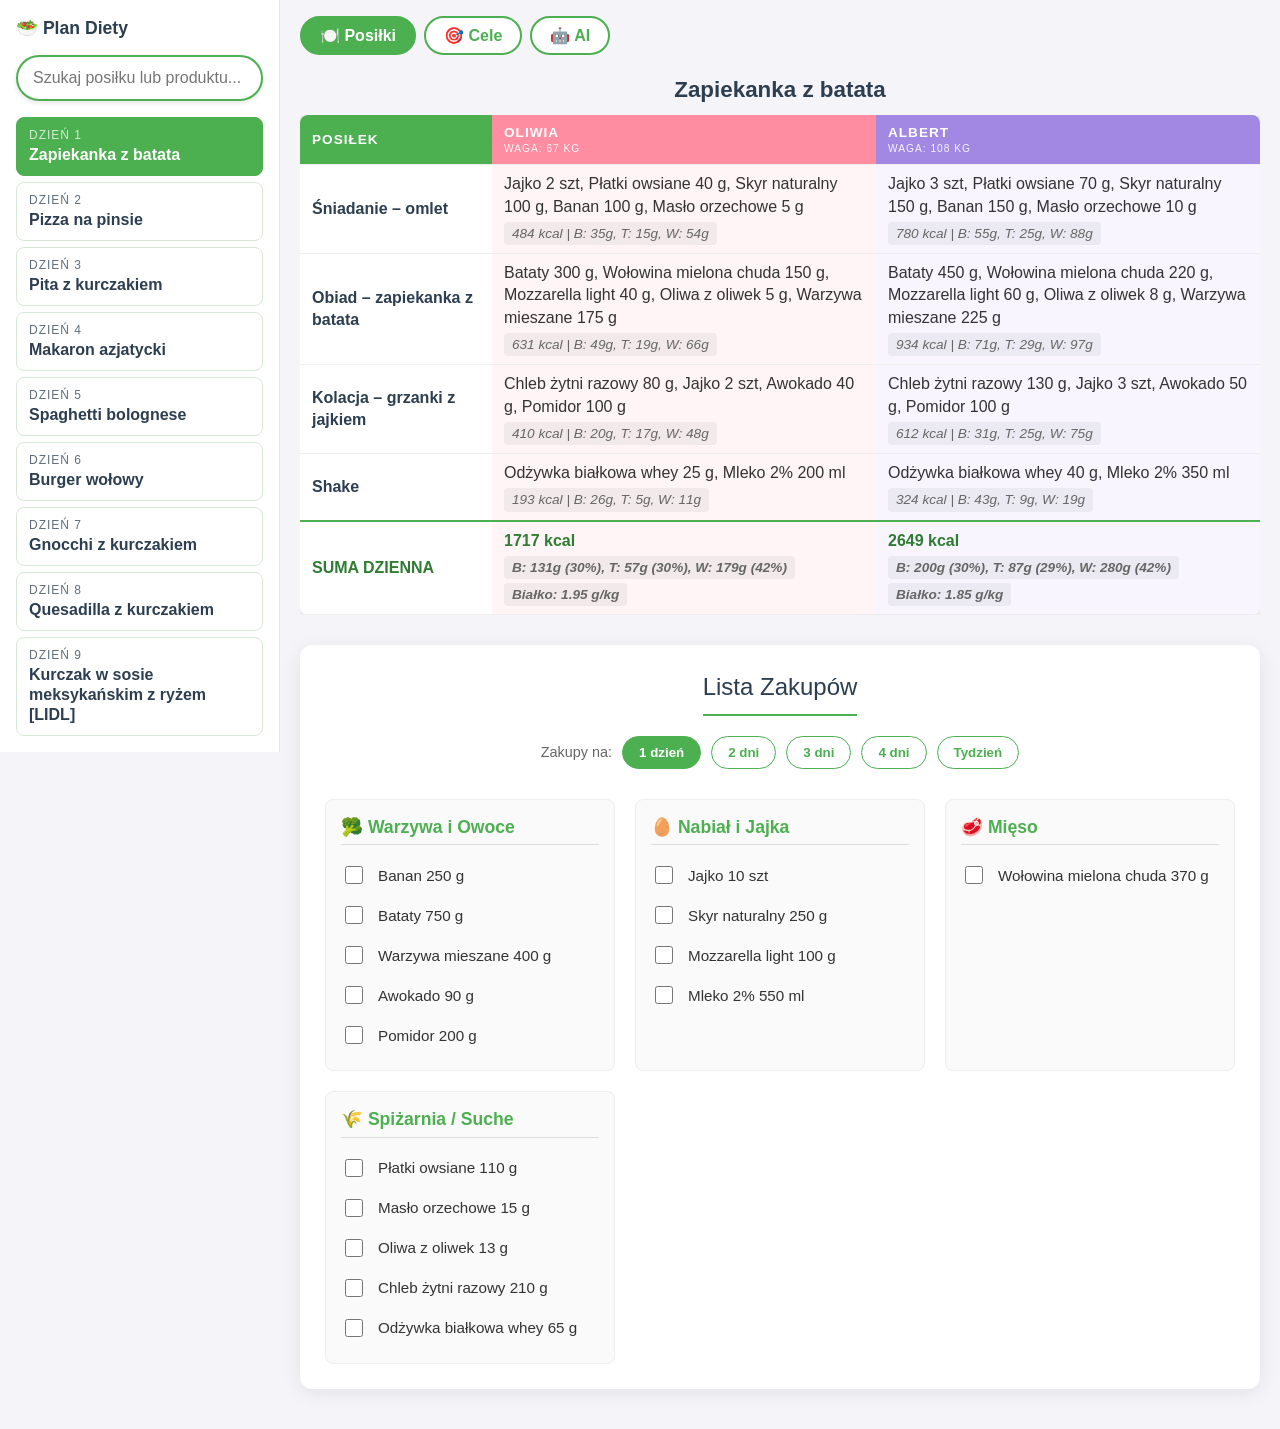
==== index.html @ 6574c527 "UI redesign: sidebar with day list + Meals/Targets/AI tabs - Removed pagination (1,2,3,4 + < >): day" ====
<!DOCTYPE html>
<html lang="pl">
<head>
    <meta charset="UTF-8">
    <meta name="viewport" content="width=device-width, initial-scale=1.0">
    <title>Plan Diety - Oliwia i Albert (v2.0)</title>
    <link rel="stylesheet" href="style.css">
</head>
<body>

    <header class="topbar">
        <button class="hamburger" id="sidebar-toggle" aria-expanded="false" aria-controls="day-list" onclick="toggleSidebar()">☰</button>
        <span class="topbar-title">🥗 Plan Diety</span>
    </header>

    <div class="layout">
        <aside class="sidebar" id="sidebar">
            <div class="sidebar-brand">🥗 Plan Diety</div>

            <div class="search-container">
                <input type="text" id="meal-search" placeholder="Szukaj posiłku lub produktu..." oninput="searchMeals()">
                <div id="search-results" class="search-results"></div>
            </div>

            <nav class="day-list" id="day-list">
                <!-- Generowane dynamicznie przez JS -->
            </nav>
        </aside>

        <main class="main">
            <nav class="tabs">
                <button class="tab-btn active" id="tab-btn-meals" onclick="switchTab('meals')">🍽️ Posiłki</button>
                <button class="tab-btn" id="tab-btn-cele" onclick="switchTab('cele')">🎯 Cele</button>
                <button class="tab-btn" id="tab-btn-ai" onclick="switchTab('ai')">🤖 AI</button>
            </nav>

            <section class="tab-panel active" id="tab-meals">
                <h1 id="page-title">Zapiekanka z batata</h1>

                <div class="table-container" id="meals-container">
                    <!-- Generowane dynamicznie przez JS -->
                </div>

                <div class="shopping-list-container">
                    <div class="shopping-list-header">
                        <div class="shopping-list-title" id="shopping-title">Lista Zakupów (Dzień 1)</div>
                        <div class="multiplier-controls">
                            <span class="multiplier-label">Zakupy na:</span>
                            <button onclick="updateMultiplier(1)" class="multiplier-btn active" id="mul-1">1 dzień</button>
                            <button onclick="updateMultiplier(2)" class="multiplier-btn" id="mul-2">2 dni</button>
                            <button onclick="updateMultiplier(3)" class="multiplier-btn" id="mul-3">3 dni</button>
                            <button onclick="updateMultiplier(4)" class="multiplier-btn" id="mul-4">4 dni</button>
                            <button onclick="updateMultiplier(7)" class="multiplier-btn" id="mul-7">Tydzień</button>
                        </div>
                    </div>
                    <div id="shopping-grid" class="shopping-grid">
                        <!-- Generowane dynamicznie przez JS -->
                    </div>
                </div>
            </section>

            <section class="tab-panel" id="tab-cele">
                <div class="targets-container">
                    <div class="target-card oliwia">
                        <h3>🎯 Cel: Oliwia</h3>
                        <div class="target-grid">
                            <div class="target-item"><span class="target-label">Kalorie</span><span class="target-value">1800 kcal</span></div>
                            <div class="target-item"><span class="target-label">Białko</span><span class="target-value">131g (29%)</span></div>
                            <div class="target-item"><span class="target-label">Tłuszcze</span><span class="target-value">60g (30%)</span></div>
                            <div class="target-item"><span class="target-label">Węglowodany</span><span class="target-value">185g (41%)</span></div>
                        </div>
                    </div>
                    <div class="target-card albert">
                        <h3>🎯 Cel: Albert</h3>
                        <div class="target-grid">
                            <div class="target-item"><span class="target-label">Kalorie</span><span class="target-value">2800 kcal</span></div>
                            <div class="target-item"><span class="target-label">Białko</span><span class="target-value">182g (26%)</span></div>
                            <div class="target-item"><span class="target-label">Tłuszcze</span><span class="target-value">81g (26%)</span></div>
                            <div class="target-item"><span class="target-label">Węglowodany</span><span class="target-value">336g (48%)</span></div>
                        </div>
                    </div>
                </div>
            </section>

            <section class="tab-panel" id="tab-ai">
                <div class="ai-toolkit">
                    <span class="ai-toolkit-title">🤖 AI Diet Assistant Toolkit</span>
                    <div class="ai-btn-group">
                        <button onclick="copyPrompt('audit')" class="ai-btn" id="copy-audit-btn">📋 Audyt i Weryfikacja</button>
                        <button onclick="copyPrompt('balance')" class="ai-btn secondary" id="copy-balance-btn">⚖️ Optymalizacja Kalorii</button>
                    </div>

                    <div class="ai-guide">
                        <h4>Jak korzystać z AI Toolkit?</h4>
                        <p>Wybierz odpowiednie narzędzie w zależności od celu:</p>
                        <ul>
                            <li><b style="color: #4CAF50;">Audyt i Weryfikacja:</b> Użyj, gdy chcesz sprawdzić, czy dane w pliku są poprawne matematycznie i zgodne z kalkulatorkalorii.net.</li>
                            <li><b style="color: #2196F3;">Optymalizacja Kalorii:</b> Użyj, gdy chcesz dopasować posiłki do celu (Oliwia: 1800 kcal, Albert: 2800 kcal). AI zaproponuje zmiany gramatur.</li>
                            <li><b style="color: #2e7d32;">Krok po kroku:</b> Kopiuj prompt → Załącz plik dieta.html → Napisz który dzień sprawdzić.</li>
                        </ul>
                    </div>
                </div>
            </section>
        </main>
    </div>

    <div class="sidebar-backdrop" id="sidebar-backdrop" onclick="toggleSidebar()"></div>

    <script src="data.js"></script>
    <script src="script.js"></script>
</body>
</html>
---- style.css ----
body {
            font-family: 'Segoe UI', Tahoma, Geneva, Verdana, sans-serif;
            line-height: 1.4;
            margin: 0;
            padding: 0;
            background-color: #f4f4f9;
            color: #333;
        }
        h1 {
            text-align: center;
            color: #2c3e50;
            margin-bottom: 10px;
            font-size: 1.4em;
        }

        /* Powłoka: sidebar + treść */
        .layout {
            display: grid;
            grid-template-columns: 280px 1fr;
            min-height: 100vh;
            align-items: start;
        }
        .main {
            padding: 16px 20px 40px;
            min-width: 0;
        }

        /* Pasek z hamburgerem - widoczny tylko na wąskich ekranach */
        .topbar {
            display: none;
            align-items: center;
            gap: 12px;
            padding: 10px 14px;
            background: #fff;
            border-bottom: 1px solid #e3e3e8;
            position: sticky;
            top: 0;
            z-index: 900;
        }
        .topbar-title {
            font-weight: bold;
            color: #2c3e50;
        }
        .hamburger {
            background: none;
            border: 0;
            padding: 0 4px;
            font-size: 1.6em;
            line-height: 1;
            cursor: pointer;
            color: #2e7d32;
        }

        /* Panel boczny - sticky, bez overflow (inaczej obcina dropdown wyszukiwarki) */
        .sidebar {
            position: sticky;
            top: 0;
            align-self: start;
            padding: 16px;
            background: #fff;
            border-right: 1px solid #e3e3e8;
            z-index: 50;
        }
        .sidebar-brand {
            font-weight: bold;
            color: #2c3e50;
            font-size: 1.1em;
            margin-bottom: 14px;
        }

        /* Lista dni */
        .day-list {
            display: flex;
            flex-direction: column;
            gap: 6px;
        }
        .day-btn {
            display: flex;
            flex-direction: column;
            gap: 2px;
            width: 100%;
            text-align: left;
            padding: 10px 12px;
            border: 1px solid #d8e8d8;
            border-radius: 8px;
            background: #fff;
            color: #2c3e50;
            font: inherit;
            line-height: 1.25;
            cursor: pointer;
            transition: all 0.2s;
        }
        .day-btn:hover {
            background: #f0fff0;
            border-color: #4CAF50;
        }
        .day-btn.active {
            background: #4CAF50;
            color: white;
            border-color: #4CAF50;
        }
        .day-num {
            font-size: 0.75em;
            text-transform: uppercase;
            letter-spacing: 1px;
            opacity: 0.75;
        }
        .day-name {
            font-weight: bold;
        }

        /* Zakładki */
        .tabs {
            display: flex;
            gap: 8px;
            margin-bottom: 16px;
            flex-wrap: wrap;
        }
        .tab-btn {
            padding: 8px 18px;
            border: 2px solid #4CAF50;
            background: #fff;
            color: #4CAF50;
            border-radius: 20px;
            cursor: pointer;
            font-weight: bold;
            font-size: 1em;
            transition: all 0.2s;
        }
        .tab-btn:hover {
            background: #f0fff0;
        }
        .tab-btn.active {
            background: #4CAF50;
            color: white;
        }
        .tab-panel {
            display: none;
        }
        .tab-panel.active {
            display: block;
            animation: fadeIn 0.3s ease;
        }

        .sidebar-backdrop {
            display: none;
        }

        .placeholder-text {
            text-align: center;
            color: #888;
            font-style: italic;
            padding: 30px 10px;
        }
        .table-container {
            width: 100%;
            overflow-x: auto;
            -webkit-overflow-scrolling: touch;
            margin: 0;
            max-width: 100%;
        }
        table {
            width: 100%;
            border-collapse: collapse;
            background: #fff;
            box-shadow: 0 2px 15px rgba(0,0,0,0.1);
            border-radius: 8px;
            overflow: hidden;
            min-width: 600px;
        }
        th, td {
            padding: 8px 12px;
            text-align: left;
            border-bottom: 1px solid #eee;
        }
        th {
            color: white;
            text-transform: uppercase;
            font-size: 0.85em;
            letter-spacing: 1px;
        }
        th:nth-child(2) { background-color: #ff8da1; }
        td:nth-child(2) { background-color: #fff5f7; }
        th:nth-child(3) { background-color: #a288e3; }
        td:nth-child(3) { background-color: #f8f5ff; }

        tr:hover td { filter: brightness(0.95); }

        .meal-name {
            font-weight: bold;
            color: #2c3e50;
            width: 20%;
            background-color: #fff;
        }
        .macros {
            display: block;
            margin-top: 4px;
            font-size: 0.85em;
            color: #666;
            font-style: italic;
            background: rgba(0,0,0,0.05);
            padding: 2px 8px;
            border-radius: 4px;
            width: fit-content;
        }
        .total-row {
            font-weight: bold;
            color: #2e7d32;
            background-color: #e8f5e9 !important;
        }
        .total-row td { border-top: 2px solid #4CAF50; }
        .weight-info {
            display: block;
            font-size: 0.75em;
            font-weight: normal;
            opacity: 0.9;
        }

        .day-section {
            display: none;
        }
        .day-section.active {
            display: block;
            animation: fadeIn 0.4s ease;
        }
        .day-section.active[data-dir="next"] {
            animation: slideInRight 0.4s ease;
        }
        .day-section.active[data-dir="prev"] {
            animation: slideInLeft 0.4s ease;
        }
        @keyframes fadeIn {
            from { opacity: 0; transform: translateY(10px); }
            to { opacity: 1; transform: translateY(0); }
        }
        @keyframes slideInRight {
            from { opacity: 0; transform: translateX(30px); }
            to { opacity: 1; transform: translateX(0); }
        }
        @keyframes slideInLeft {
            from { opacity: 0; transform: translateX(-30px); }
            to { opacity: 1; transform: translateX(0); }
        }

        .shopping-list-container {
            max-width: 100%;
            margin: 30px 0 0;
            background: #fff;
            padding: 25px;
            border-radius: 12px;
            box-shadow: 0 4px 20px rgba(0,0,0,0.08);
        }
        .shopping-list-header {
            text-align: center;
            margin-bottom: 30px;
        }
        .shopping-list-title {
            color: #2c3e50;
            font-size: 1.5em;
            border-bottom: 2px solid #4CAF50;
            display: inline-block;
            padding-bottom: 10px;
            margin-bottom: 20px;
        }
        .multiplier-controls {
            display: flex;
            align-items: center;
            justify-content: center;
            gap: 10px;
            margin-bottom: 20px;
        }
        .multiplier-btn {
            padding: 8px 16px;
            border: 1px solid #4CAF50;
            background: white;
            color: #4CAF50;
            border-radius: 20px;
            cursor: pointer;
            font-weight: bold;
            transition: all 0.2s;
        }
        .multiplier-btn.active {
            background: #4CAF50;
            color: white;
        }
        .multiplier-label {
            font-size: 0.9em;
            color: #666;
        }
        .shopping-grid {
            display: grid;
            grid-template-columns: repeat(auto-fit, minmax(250px, 1fr));
            gap: 20px;
        }
        .category-box {
            border: 1px solid #eee;
            border-radius: 8px;
            padding: 15px;
            background-color: #fafafa;
        }
        .category-name {
            font-weight: bold;
            color: #4CAF50;
            margin-bottom: 10px;
            display: block;
            font-size: 1.1em;
            border-bottom: 1px solid #ddd;
            padding-bottom: 5px;
        }
        .category-items {
            list-style: none;
            padding: 0;
            margin: 0;
        }
        .category-items li {
            padding: 8px 0;
            font-size: 0.95em;
            transition: color 0.2s;
        }
        .shop-item-label {
            display: flex;
            align-items: center;
            gap: 12px;
            cursor: pointer;
            width: 100%;
        }
        .shop-check {
            width: 18px;
            height: 18px;
            cursor: pointer;
            accent-color: #4CAF50;
        }
        .item-text {
            flex: 1;
            transition: all 0.2s;
        }
        .shop-check:checked + .item-text {
            text-decoration: line-through;
            color: #aaa;
        }

        .targets-container {
            max-width: 100%;
            margin: 0;
            display: grid;
            grid-template-columns: repeat(auto-fit, minmax(300px, 1fr));
            gap: 20px;
            padding: 0;
        }
        .target-card {
            background: #fff;
            border-radius: 12px;
            padding: 20px;
            box-shadow: 0 4px 15px rgba(0,0,0,0.1);
            border-top: 8px solid;
        }
        .target-card.oliwia { border-color: #ff8da1; }
        .target-card.albert { border-color: #a288e3; }
        .target-card h3 {
            margin-top: 0;
            text-align: center;
            color: #2c3e50;
            font-size: 1.4em;
        }
        .target-grid {
            display: grid;
            grid-template-columns: repeat(2, 1fr);
            gap: 10px;
            margin-top: 15px;
        }
        .target-item {
            background: #f9f9f9;
            padding: 10px;
            border-radius: 8px;
            text-align: center;
        }
        .target-label {
            display: block;
            font-size: 0.8em;
            color: #666;
            text-transform: uppercase;
            font-weight: bold;
        }
        .target-value {
            display: block;
            font-size: 1.2em;
            font-weight: bold;
            color: #333;
        }

        .verification-stamp {
            display: block;
            text-align: center;
            margin: -10px auto 30px auto;
            padding: 10px 20px;
            border: 3px double #4CAF50;
            border-radius: 10px;
            background-color: #f9fff9;
            color: #2e7d32;
            font-size: 0.9em;
            font-weight: bold;
            width: fit-content;
            transform: rotate(-1deg);
            box-shadow: 2px 2px 0px #4CAF50;
            text-decoration: none;
            transition: transform 0.2s;
        }
        .verification-stamp:hover {
            transform: rotate(0deg) scale(1.05);
        }
        .verification-stamp a {
            color: #2e7d32;
            text-decoration: underline;
        }

        .ai-toolkit {
            max-width: 100%;
            margin: 0;
            padding: 25px;
            border: 2px dashed #4CAF50;
            border-radius: 15px;
            background-color: #f0fff0;
            text-align: center;
            font-family: 'Segoe UI', sans-serif;
        }
        .ai-toolkit-title {
            color: #2e7d32;
            font-weight: bold;
            margin-bottom: 15px;
            display: block;
            font-size: 1.2em;
        }
        .ai-btn-group {
            display: flex;
            justify-content: center;
            gap: 15px;
            margin-bottom: 20px;
            flex-wrap: wrap;
        }
        .ai-btn {
            padding: 12px 24px;
            background-color: #4CAF50;
            color: white;
            border: none;
            border-radius: 8px;
            cursor: pointer;
            font-weight: bold;
            transition: all 0.3s ease;
            box-shadow: 0 4px 6px rgba(0,0,0,0.1);
            font-size: 1em;
        }
        .ai-btn:hover {
            background-color: #388E3C;
            transform: translateY(-2px);
            box-shadow: 0 6px 8px rgba(0,0,0,0.15);
        }
        .ai-btn:active {
            transform: translateY(0);
        }
        .ai-btn.secondary {
            background-color: #2196F3;
        }
        .ai-btn.secondary:hover {
            background-color: #1976D2;
        }
        .ai-guide {
            text-align: left;
            font-size: 0.9em;
            color: #444;
            max-width: 700px;
            margin: 0 auto;
            padding: 15px;
            background: rgba(255,255,255,0.5);
            border-radius: 10px;
        }
        .ai-guide h4 {
            margin-top: 0;
            color: #2e7d32;
            font-size: 1em;
            border-bottom: 1px solid #ddd;
            padding-bottom: 5px;
        }
        .ai-guide ul {
            padding-left: 20px;
            margin-bottom: 0;
        }
        .ai-guide li {
            margin-bottom: 8px;
        }
        .ai-guide b {
            color: #2e7d32;
        }

        /* Wyszukiwarka */
        .search-container {
            max-width: 100%;
            margin: 0 0 16px 0;
            position: relative;
            padding: 0;
        }
        #meal-search {
            width: 100%;
            padding: 12px 15px;
            border: 2px solid #4CAF50;
            border-radius: 25px;
            font-size: 1em;
            outline: none;
            box-sizing: border-box;
            box-shadow: 0 2px 5px rgba(0,0,0,0.1);
        }
        .search-results {
            position: absolute;
            top: 50px;
            left: 10px;
            right: 10px;
            background: white;
            border-radius: 12px;
            box-shadow: 0 4px 15px rgba(0,0,0,0.15);
            z-index: 1000;
            max-height: 300px;
            overflow-y: auto;
            display: none;
        }
        .search-item {
            padding: 12px 15px;
            cursor: pointer;
            border-bottom: 1px solid #eee;
            transition: background 0.2s;
            display: flex;
            justify-content: space-between;
            align-items: center;
        }
        .search-item:last-child { border-bottom: none; }
        .search-item:hover { background-color: #f0fff0; }
        .search-item .day-tag {
            font-size: 0.8em;
            background: #e8f5e9;
            color: #2e7d32;
            padding: 2px 8px;
            border-radius: 10px;
            font-weight: bold;
        }

        /* Mobile: lista dni schowana pod hamburgerem (nakładka) */
        @media (max-width: 900px) {
            .layout { grid-template-columns: 1fr; }
            .topbar { display: flex; }
            .sidebar {
                position: fixed;
                inset: 0 auto 0 0;
                width: 280px;
                max-width: 85vw;
                transform: translateX(-100%);
                transition: transform 0.25s ease;
                overflow-y: auto;
                z-index: 1200;
                box-shadow: 4px 0 20px rgba(0,0,0,0.15);
            }
            .sidebar.open { transform: translateX(0); }
            .sidebar-backdrop.open {
                display: block;
                position: fixed;
                inset: 0;
                background: rgba(0,0,0,0.35);
                z-index: 1100;
            }
            .main { padding: 12px; }
        }

        @media (max-width: 600px) {
            h1 { font-size: 1.5em; }
            th, td { padding: 12px 10px; }
            .shopping-grid { grid-template-columns: 1fr; }
            .search-results { max-height: 220px; }
        }
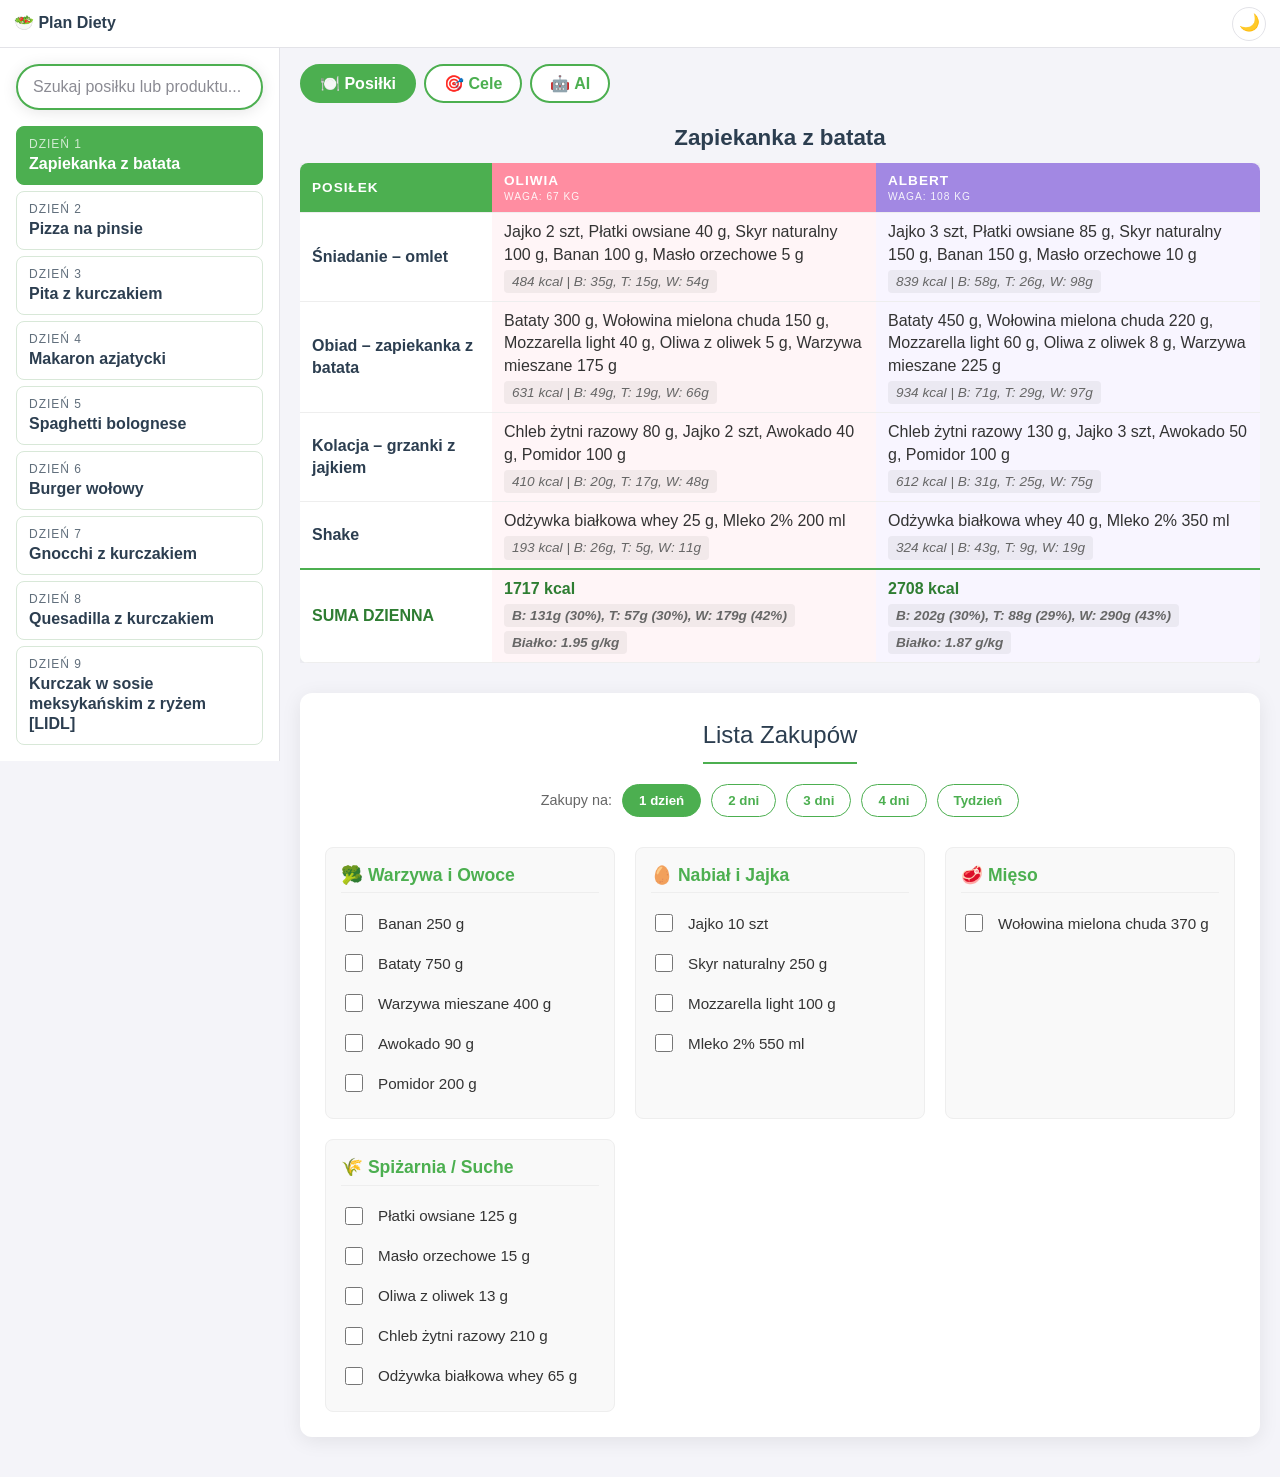
==== commit 4fec97f0: "Dark mode with theme toggle - style.css rewritten around CSS variables: palette in :root + [data-the" ====
--- a/index.html
+++ b/index.html
@@ -4,6 +4,17 @@
     <meta charset="UTF-8">
     <meta name="viewport" content="width=device-width, initial-scale=1.0">
     <title>Plan Diety - Oliwia i Albert (v2.0)</title>
+    <script>
+        // Ustawia motyw przed pierwszym malowaniem, żeby uniknąć mignięcia jasnego tła.
+        (function () {
+            var stored = null;
+            try { stored = localStorage.getItem('hit-macros-theme'); } catch (e) {}
+            var dark = stored
+                ? stored === 'dark'
+                : (window.matchMedia && window.matchMedia('(prefers-color-scheme: dark)').matches);
+            document.documentElement.setAttribute('data-theme', dark ? 'dark' : 'light');
+        })();
+    </script>
     <link rel="stylesheet" href="style.css">
 </head>
 <body>
@@ -11,12 +22,12 @@
     <header class="topbar">
         <button class="hamburger" id="sidebar-toggle" aria-expanded="false" aria-controls="day-list" onclick="toggleSidebar()">☰</button>
         <span class="topbar-title">🥗 Plan Diety</span>
+        <span class="topbar-spacer"></span>
+        <button class="theme-toggle" id="theme-toggle" onclick="toggleTheme()" aria-label="Przełącz motyw" title="Przełącz motyw">🌙</button>
     </header>
 
     <div class="layout">
         <aside class="sidebar" id="sidebar">
-            <div class="sidebar-brand">🥗 Plan Diety</div>
-
             <div class="search-container">
                 <input type="text" id="meal-search" placeholder="Szukaj posiłku lub produktu..." oninput="searchMeals()">
                 <div id="search-results" class="search-results"></div>
@@ -94,9 +105,9 @@
                         <h4>Jak korzystać z AI Toolkit?</h4>
                         <p>Wybierz odpowiednie narzędzie w zależności od celu:</p>
                         <ul>
-                            <li><b style="color: #4CAF50;">Audyt i Weryfikacja:</b> Użyj, gdy chcesz sprawdzić, czy dane w pliku są poprawne matematycznie i zgodne z kalkulatorkalorii.net.</li>
-                            <li><b style="color: #2196F3;">Optymalizacja Kalorii:</b> Użyj, gdy chcesz dopasować posiłki do celu (Oliwia: 1800 kcal, Albert: 2800 kcal). AI zaproponuje zmiany gramatur.</li>
-                            <li><b style="color: #2e7d32;">Krok po kroku:</b> Kopiuj prompt → Załącz plik dieta.html → Napisz który dzień sprawdzić.</li>
+                            <li><b class="tag-green">Audyt i Weryfikacja:</b> Użyj, gdy chcesz sprawdzić, czy dane w pliku są poprawne matematycznie i zgodne z kalkulatorkalorii.net.</li>
+                            <li><b class="tag-blue">Optymalizacja Kalorii:</b> Użyj, gdy chcesz dopasować posiłki do celu (Oliwia: 1800 kcal, Albert: 2800 kcal). AI zaproponuje zmiany gramatur.</li>
+                            <li><b>Krok po kroku:</b> Kopiuj prompt → Załącz plik dieta.html → Napisz który dzień sprawdzić.</li>
                         </ul>
                     </div>
                 </div>
--- a/style.css
+++ b/style.css
@@ -1,14 +1,90 @@
+        /* Motyw jasny (domyślny) — wartości kolorów żyją wyłącznie w tych zmiennych. */
+        :root {
+            color-scheme: light;
+            --bg: #f4f4f9;
+            --surface: #ffffff;
+            --surface-2: #f9f9f9;
+            --text: #333333;
+            --heading: #2c3e50;
+            --muted: #666666;
+            --muted-soft: #8b8b93;
+            --muted-2: #aaaaaa;
+            --border: #e3e3e8;
+            --border-soft: #eeeeee;
+            --border-accent: #d8e8d8;
+            --accent: #4CAF50;
+            --accent-hover: #388E3C;
+            --accent-strong: #2e7d32;
+            --accent-soft: #f0fff0;
+            --total-bg: #e8f5e9;
+            --col2-head: #ff8da1;
+            --col2-bg: #fff5f7;
+            --col3-head: #a288e3;
+            --col3-bg: #f8f5ff;
+            --blue: #2196F3;
+            --blue-hover: #1976D2;
+            --on-accent: #ffffff;
+            --chip-bg: rgba(0,0,0,0.05);
+            --glass: rgba(255,255,255,0.5);
+            --backdrop: rgba(0,0,0,0.35);
+            --flash: #ffffd0;
+            --shadow: 0 2px 15px rgba(0,0,0,0.1);
+            --shadow-md: 0 4px 15px rgba(0,0,0,0.1);
+            --shadow-lg: 0 4px 20px rgba(0,0,0,0.08);
+            --topbar-h: 48px;
+        }
+
+        /* Motyw ciemny — nadpisuje tylko paletę, układ zostaje bez zmian. */
+        [data-theme="dark"] {
+            color-scheme: dark;
+            --bg: #12151a;
+            --surface: #1b2028;
+            --surface-2: #222833;
+            --text: #e3e7ee;
+            --heading: #f0f3f8;
+            --muted: #9aa4b2;
+            --muted-soft: #7d8794;
+            --muted-2: #616a76;
+            --border: #2b323d;
+            --border-soft: #262c36;
+            --border-accent: #35573a;
+            --accent: #4CAF50;
+            --accent-hover: #66bb6a;
+            --accent-strong: #7ed484;
+            --accent-soft: #16281a;
+            --total-bg: #17301c;
+            --col2-head: #8f4f61;
+            --col2-bg: #241a1f;
+            --col3-head: #6a5aa5;
+            --col3-bg: #1e1b2b;
+            --blue: #2196F3;
+            --blue-hover: #42a5f5;
+            --on-accent: #ffffff;
+            --chip-bg: rgba(255,255,255,0.07);
+            --glass: rgba(255,255,255,0.05);
+            --backdrop: rgba(0,0,0,0.6);
+            --flash: #4a4520;
+            --shadow: 0 2px 15px rgba(0,0,0,0.5);
+            --shadow-md: 0 4px 15px rgba(0,0,0,0.5);
+            --shadow-lg: 0 4px 20px rgba(0,0,0,0.55);
+        }
+
         body {
             font-family: 'Segoe UI', Tahoma, Geneva, Verdana, sans-serif;
             line-height: 1.4;
             margin: 0;
             padding: 0;
-            background-color: #f4f4f9;
-            color: #333;
+            min-height: 100vh;
+            display: flex;
+            flex-direction: column;
+            background-color: var(--bg);
+            color: var(--text);
+            /* Motyw nie zależy od animacji przy pierwszym malowaniu. */
+            transition: background-color 0.2s ease, color 0.2s ease;
         }
         h1 {
             text-align: center;
-            color: #2c3e50;
+            color: var(--heading);
             margin-bottom: 10px;
             font-size: 1.4em;
         }
@@ -17,7 +93,7 @@
         .layout {
             display: grid;
             grid-template-columns: 280px 1fr;
-            min-height: 100vh;
+            flex: 1 1 auto;
             align-items: start;
         }
         .main {
@@ -25,47 +101,64 @@
             min-width: 0;
         }
 
-        /* Pasek z hamburgerem - widoczny tylko na wąskich ekranach */
+        /* Pasek górny: brand + przełącznik motywu (hamburger tylko na wąskich ekranach) */
         .topbar {
-            display: none;
+            display: flex;
             align-items: center;
             gap: 12px;
-            padding: 10px 14px;
-            background: #fff;
-            border-bottom: 1px solid #e3e3e8;
+            height: var(--topbar-h);
+            box-sizing: border-box;
+            padding: 0 14px;
+            background: var(--surface);
+            border-bottom: 1px solid var(--border);
             position: sticky;
             top: 0;
             z-index: 900;
         }
         .topbar-title {
             font-weight: bold;
-            color: #2c3e50;
+            color: var(--heading);
+        }
+        .topbar-spacer {
+            flex: 1;
         }
         .hamburger {
+            display: none;
             background: none;
             border: 0;
             padding: 0 4px;
             font-size: 1.6em;
             line-height: 1;
             cursor: pointer;
-            color: #2e7d32;
+            color: var(--accent-strong);
+        }
+        .theme-toggle {
+            background: none;
+            border: 1px solid var(--border);
+            border-radius: 50%;
+            width: 34px;
+            height: 34px;
+            padding: 0;
+            font-size: 1.05em;
+            line-height: 1;
+            cursor: pointer;
+            color: var(--heading);
+            transition: background 0.2s, border-color 0.2s;
+        }
+        .theme-toggle:hover {
+            background: var(--accent-soft);
+            border-color: var(--accent);
         }
 
         /* Panel boczny - sticky, bez overflow (inaczej obcina dropdown wyszukiwarki) */
         .sidebar {
             position: sticky;
-            top: 0;
+            top: var(--topbar-h);
             align-self: start;
             padding: 16px;
-            background: #fff;
-            border-right: 1px solid #e3e3e8;
+            background: var(--surface);
+            border-right: 1px solid var(--border);
             z-index: 50;
-        }
-        .sidebar-brand {
-            font-weight: bold;
-            color: #2c3e50;
-            font-size: 1.1em;
-            margin-bottom: 14px;
         }
 
         /* Lista dni */
@@ -81,23 +174,23 @@
             width: 100%;
             text-align: left;
             padding: 10px 12px;
-            border: 1px solid #d8e8d8;
+            border: 1px solid var(--border-accent);
             border-radius: 8px;
-            background: #fff;
-            color: #2c3e50;
+            background: var(--surface);
+            color: var(--heading);
             font: inherit;
             line-height: 1.25;
             cursor: pointer;
             transition: all 0.2s;
         }
         .day-btn:hover {
-            background: #f0fff0;
-            border-color: #4CAF50;
+            background: var(--accent-soft);
+            border-color: var(--accent);
         }
         .day-btn.active {
-            background: #4CAF50;
-            color: white;
-            border-color: #4CAF50;
+            background: var(--accent);
+            color: var(--on-accent);
+            border-color: var(--accent);
         }
         .day-num {
             font-size: 0.75em;
@@ -118,9 +211,9 @@
         }
         .tab-btn {
             padding: 8px 18px;
-            border: 2px solid #4CAF50;
-            background: #fff;
-            color: #4CAF50;
+            border: 2px solid var(--accent);
+            background: var(--surface);
+            color: var(--accent);
             border-radius: 20px;
             cursor: pointer;
             font-weight: bold;
@@ -128,11 +221,11 @@
             transition: all 0.2s;
         }
         .tab-btn:hover {
-            background: #f0fff0;
+            background: var(--accent-soft);
         }
         .tab-btn.active {
-            background: #4CAF50;
-            color: white;
+            background: var(--accent);
+            color: var(--on-accent);
         }
         .tab-panel {
             display: none;
@@ -148,7 +241,7 @@
 
         .placeholder-text {
             text-align: center;
-            color: #888;
+            color: var(--muted-soft);
             font-style: italic;
             padding: 30px 10px;
         }
@@ -162,8 +255,8 @@
         table {
             width: 100%;
             border-collapse: collapse;
-            background: #fff;
-            box-shadow: 0 2px 15px rgba(0,0,0,0.1);
+            background: var(--surface);
+            box-shadow: var(--shadow);
             border-radius: 8px;
             overflow: hidden;
             min-width: 600px;
@@ -171,44 +264,52 @@
         th, td {
             padding: 8px 12px;
             text-align: left;
-            border-bottom: 1px solid #eee;
+            border-bottom: 1px solid var(--border-soft);
         }
         th {
-            color: white;
+            color: var(--on-accent);
             text-transform: uppercase;
             font-size: 0.85em;
             letter-spacing: 1px;
         }
-        th:nth-child(2) { background-color: #ff8da1; }
-        td:nth-child(2) { background-color: #fff5f7; }
-        th:nth-child(3) { background-color: #a288e3; }
-        td:nth-child(3) { background-color: #f8f5ff; }
+        th.meal-header { background-color: var(--accent); }
+        th:nth-child(2) { background-color: var(--col2-head); }
+        td:nth-child(2) { background-color: var(--col2-bg); }
+        th:nth-child(3) { background-color: var(--col3-head); }
+        td:nth-child(3) { background-color: var(--col3-bg); }
 
         tr:hover td { filter: brightness(0.95); }
+        [data-theme="dark"] tr:hover td { filter: brightness(1.25); }
 
         .meal-name {
             font-weight: bold;
-            color: #2c3e50;
+            color: var(--heading);
             width: 20%;
-            background-color: #fff;
+            background-color: var(--surface);
+        }
+        /* Podświetlenie wiersza po wyborze z wyszukiwarki */
+        .meal-name.flash {
+            background-color: var(--flash);
         }
         .macros {
             display: block;
             margin-top: 4px;
             font-size: 0.85em;
-            color: #666;
+            color: var(--muted);
             font-style: italic;
-            background: rgba(0,0,0,0.05);
+            background: var(--chip-bg);
             padding: 2px 8px;
             border-radius: 4px;
             width: fit-content;
         }
         .total-row {
             font-weight: bold;
-            color: #2e7d32;
-            background-color: #e8f5e9 !important;
-        }
-        .total-row td { border-top: 2px solid #4CAF50; }
+            color: var(--accent-strong);
+            background-color: var(--total-bg) !important;
+        }
+        .total-row td { border-top: 2px solid var(--accent); }
+        /* Etykieta sumy nie może dziedziczyć zielonego tła .total-row */
+        .total-label { background-color: var(--surface); }
         .weight-info {
             display: block;
             font-size: 0.75em;
@@ -245,19 +346,19 @@
         .shopping-list-container {
             max-width: 100%;
             margin: 30px 0 0;
-            background: #fff;
+            background: var(--surface);
             padding: 25px;
             border-radius: 12px;
-            box-shadow: 0 4px 20px rgba(0,0,0,0.08);
+            box-shadow: var(--shadow-lg);
         }
         .shopping-list-header {
             text-align: center;
             margin-bottom: 30px;
         }
         .shopping-list-title {
-            color: #2c3e50;
+            color: var(--heading);
             font-size: 1.5em;
-            border-bottom: 2px solid #4CAF50;
+            border-bottom: 2px solid var(--accent);
             display: inline-block;
             padding-bottom: 10px;
             margin-bottom: 20px;
@@ -271,21 +372,21 @@
         }
         .multiplier-btn {
             padding: 8px 16px;
-            border: 1px solid #4CAF50;
-            background: white;
-            color: #4CAF50;
+            border: 1px solid var(--accent);
+            background: var(--surface);
+            color: var(--accent);
             border-radius: 20px;
             cursor: pointer;
             font-weight: bold;
             transition: all 0.2s;
         }
         .multiplier-btn.active {
-            background: #4CAF50;
-            color: white;
+            background: var(--accent);
+            color: var(--on-accent);
         }
         .multiplier-label {
             font-size: 0.9em;
-            color: #666;
+            color: var(--muted);
         }
         .shopping-grid {
             display: grid;
@@ -293,18 +394,18 @@
             gap: 20px;
         }
         .category-box {
-            border: 1px solid #eee;
+            border: 1px solid var(--border-soft);
             border-radius: 8px;
             padding: 15px;
-            background-color: #fafafa;
+            background-color: var(--surface-2);
         }
         .category-name {
             font-weight: bold;
-            color: #4CAF50;
+            color: var(--accent);
             margin-bottom: 10px;
             display: block;
             font-size: 1.1em;
-            border-bottom: 1px solid #ddd;
+            border-bottom: 1px solid var(--border-soft);
             padding-bottom: 5px;
         }
         .category-items {
@@ -328,7 +429,7 @@
             width: 18px;
             height: 18px;
             cursor: pointer;
-            accent-color: #4CAF50;
+            accent-color: var(--accent);
         }
         .item-text {
             flex: 1;
@@ -336,7 +437,7 @@
         }
         .shop-check:checked + .item-text {
             text-decoration: line-through;
-            color: #aaa;
+            color: var(--muted-2);
         }
 
         .targets-container {
@@ -348,18 +449,18 @@
             padding: 0;
         }
         .target-card {
-            background: #fff;
+            background: var(--surface);
             border-radius: 12px;
             padding: 20px;
-            box-shadow: 0 4px 15px rgba(0,0,0,0.1);
+            box-shadow: var(--shadow-md);
             border-top: 8px solid;
         }
-        .target-card.oliwia { border-color: #ff8da1; }
-        .target-card.albert { border-color: #a288e3; }
+        .target-card.oliwia { border-color: var(--col2-head); }
+        .target-card.albert { border-color: var(--col3-head); }
         .target-card h3 {
             margin-top: 0;
             text-align: center;
-            color: #2c3e50;
+            color: var(--heading);
             font-size: 1.4em;
         }
         .target-grid {
@@ -369,7 +470,7 @@
             margin-top: 15px;
         }
         .target-item {
-            background: #f9f9f9;
+            background: var(--surface-2);
             padding: 10px;
             border-radius: 8px;
             text-align: center;
@@ -377,7 +478,7 @@
         .target-label {
             display: block;
             font-size: 0.8em;
-            color: #666;
+            color: var(--muted);
             text-transform: uppercase;
             font-weight: bold;
         }
@@ -385,7 +486,7 @@
             display: block;
             font-size: 1.2em;
             font-weight: bold;
-            color: #333;
+            color: var(--text);
         }
 
         .verification-stamp {
@@ -393,15 +494,15 @@
             text-align: center;
             margin: -10px auto 30px auto;
             padding: 10px 20px;
-            border: 3px double #4CAF50;
+            border: 3px double var(--accent);
             border-radius: 10px;
-            background-color: #f9fff9;
-            color: #2e7d32;
+            background-color: var(--surface);
+            color: var(--accent-strong);
             font-size: 0.9em;
             font-weight: bold;
             width: fit-content;
             transform: rotate(-1deg);
-            box-shadow: 2px 2px 0px #4CAF50;
+            box-shadow: 2px 2px 0px var(--accent);
             text-decoration: none;
             transition: transform 0.2s;
         }
@@ -409,7 +510,7 @@
             transform: rotate(0deg) scale(1.05);
         }
         .verification-stamp a {
-            color: #2e7d32;
+            color: var(--accent-strong);
             text-decoration: underline;
         }
 
@@ -417,14 +518,14 @@
             max-width: 100%;
             margin: 0;
             padding: 25px;
-            border: 2px dashed #4CAF50;
+            border: 2px dashed var(--accent);
             border-radius: 15px;
-            background-color: #f0fff0;
+            background-color: var(--accent-soft);
             text-align: center;
             font-family: 'Segoe UI', sans-serif;
         }
         .ai-toolkit-title {
-            color: #2e7d32;
+            color: var(--accent-strong);
             font-weight: bold;
             margin-bottom: 15px;
             display: block;
@@ -439,8 +540,8 @@
         }
         .ai-btn {
             padding: 12px 24px;
-            background-color: #4CAF50;
-            color: white;
+            background-color: var(--accent);
+            color: var(--on-accent);
             border: none;
             border-radius: 8px;
             cursor: pointer;
@@ -450,7 +551,7 @@
             font-size: 1em;
         }
         .ai-btn:hover {
-            background-color: #388E3C;
+            background-color: var(--accent-hover);
             transform: translateY(-2px);
             box-shadow: 0 6px 8px rgba(0,0,0,0.15);
         }
@@ -458,26 +559,26 @@
             transform: translateY(0);
         }
         .ai-btn.secondary {
-            background-color: #2196F3;
+            background-color: var(--blue);
         }
         .ai-btn.secondary:hover {
-            background-color: #1976D2;
+            background-color: var(--blue-hover);
         }
         .ai-guide {
             text-align: left;
             font-size: 0.9em;
-            color: #444;
+            color: var(--text);
             max-width: 700px;
             margin: 0 auto;
             padding: 15px;
-            background: rgba(255,255,255,0.5);
+            background: var(--glass);
             border-radius: 10px;
         }
         .ai-guide h4 {
             margin-top: 0;
-            color: #2e7d32;
+            color: var(--accent-strong);
             font-size: 1em;
-            border-bottom: 1px solid #ddd;
+            border-bottom: 1px solid var(--border-soft);
             padding-bottom: 5px;
         }
         .ai-guide ul {
@@ -488,8 +589,10 @@
             margin-bottom: 8px;
         }
         .ai-guide b {
-            color: #2e7d32;
-        }
+            color: var(--accent-strong);
+        }
+        .ai-guide .tag-green { color: var(--accent); }
+        .ai-guide .tag-blue { color: var(--blue); }
 
         /* Wyszukiwarka */
         .search-container {
@@ -501,21 +604,26 @@
         #meal-search {
             width: 100%;
             padding: 12px 15px;
-            border: 2px solid #4CAF50;
+            border: 2px solid var(--accent);
             border-radius: 25px;
             font-size: 1em;
             outline: none;
             box-sizing: border-box;
-            box-shadow: 0 2px 5px rgba(0,0,0,0.1);
+            box-shadow: var(--shadow);
+            background: var(--surface);
+            color: var(--text);
+        }
+        #meal-search::placeholder {
+            color: var(--muted-soft);
         }
         .search-results {
             position: absolute;
             top: 50px;
             left: 10px;
             right: 10px;
-            background: white;
+            background: var(--surface);
             border-radius: 12px;
-            box-shadow: 0 4px 15px rgba(0,0,0,0.15);
+            box-shadow: var(--shadow-md);
             z-index: 1000;
             max-height: 300px;
             overflow-y: auto;
@@ -524,18 +632,20 @@
         .search-item {
             padding: 12px 15px;
             cursor: pointer;
-            border-bottom: 1px solid #eee;
+            border-bottom: 1px solid var(--border-soft);
             transition: background 0.2s;
             display: flex;
             justify-content: space-between;
             align-items: center;
         }
         .search-item:last-child { border-bottom: none; }
-        .search-item:hover { background-color: #f0fff0; }
+        .search-empty { color: var(--muted-soft); cursor: default; }
+        .search-empty:hover { background-color: transparent; }
+        .search-item:hover { background-color: var(--accent-soft); }
         .search-item .day-tag {
             font-size: 0.8em;
-            background: #e8f5e9;
-            color: #2e7d32;
+            background: var(--total-bg);
+            color: var(--accent-strong);
             padding: 2px 8px;
             border-radius: 10px;
             font-weight: bold;
@@ -544,7 +654,7 @@
         /* Mobile: lista dni schowana pod hamburgerem (nakładka) */
         @media (max-width: 900px) {
             .layout { grid-template-columns: 1fr; }
-            .topbar { display: flex; }
+            .hamburger { display: block; }
             .sidebar {
                 position: fixed;
                 inset: 0 auto 0 0;
@@ -561,7 +671,7 @@
                 display: block;
                 position: fixed;
                 inset: 0;
-                background: rgba(0,0,0,0.35);
+                background: var(--backdrop);
                 z-index: 1100;
             }
             .main { padding: 12px; }
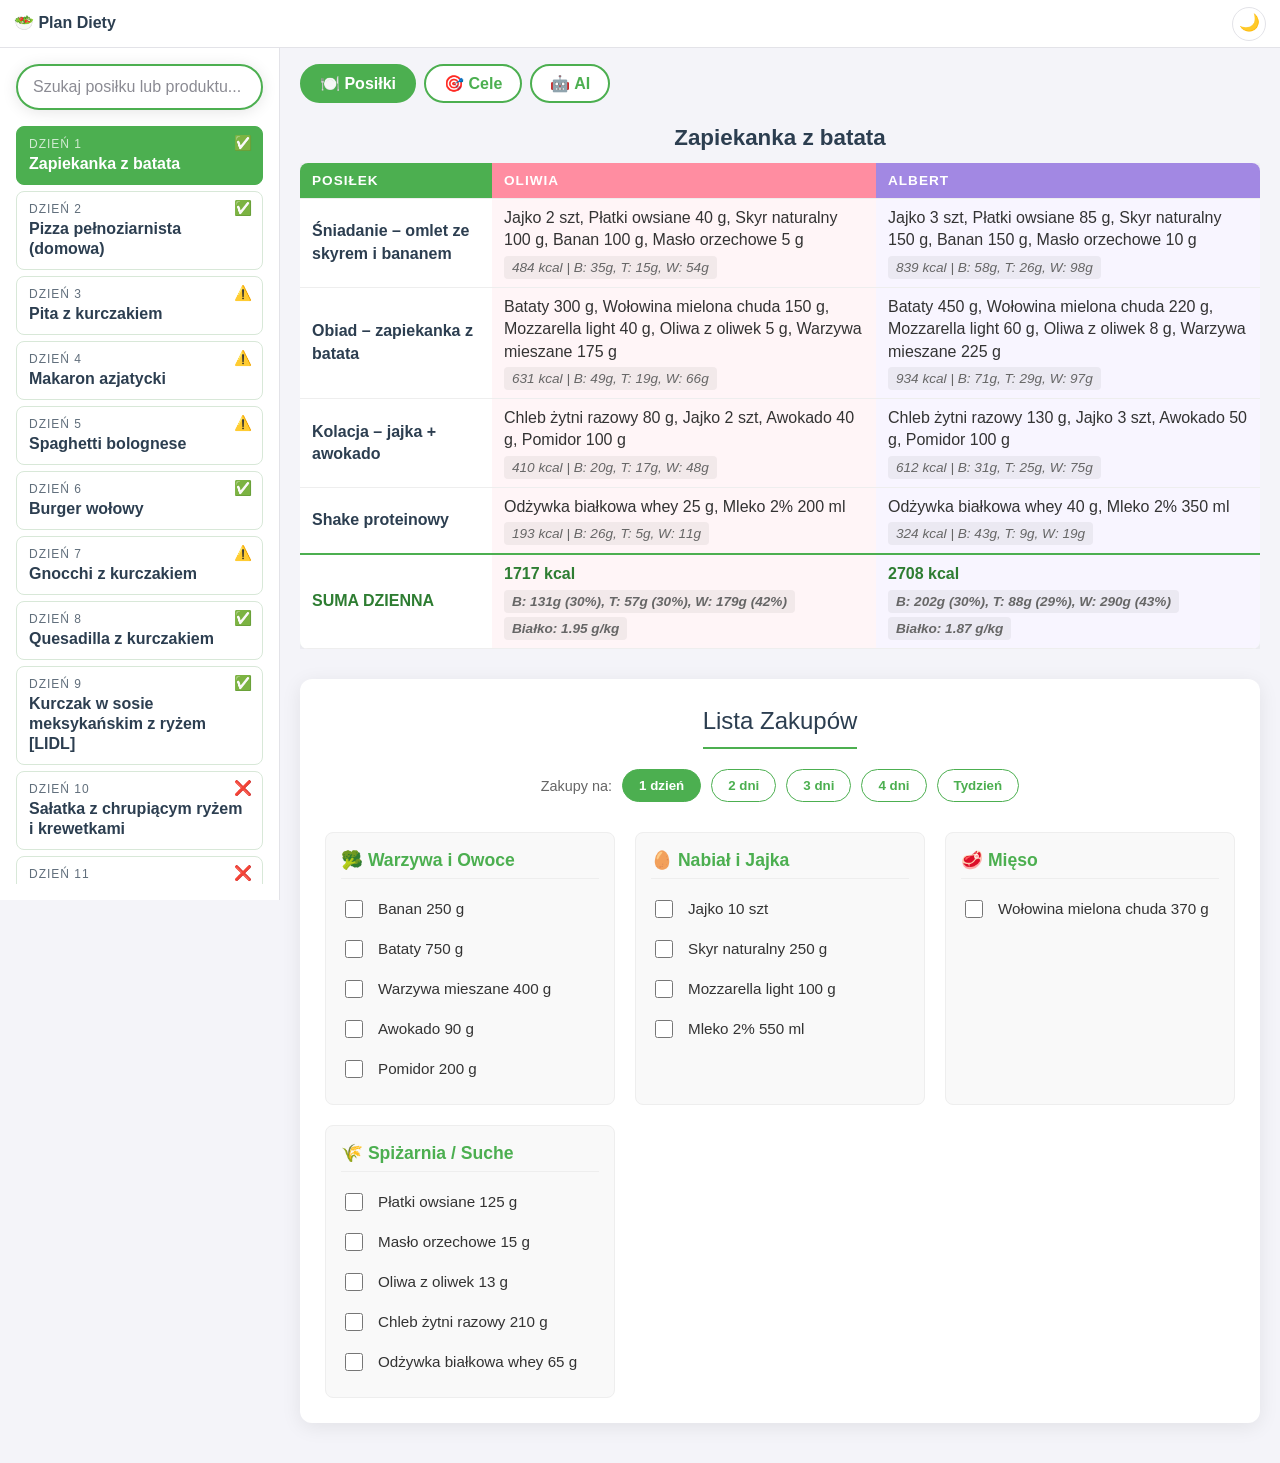
==== commit 2735a16d: "Add weekly measurements table to the goals tab The "Cele" tab now shows the weekly measurements from" ====
--- a/index.html
+++ b/index.html
@@ -91,6 +91,49 @@
                         </div>
                     </div>
                 </div>
+
+                <h3 class="measurements-heading">📏 Pomiary tygodniowe</h3>
+
+                <div class="targets-container">
+                    <div class="target-card oliwia">
+                        <h3>Oliwia</h3>
+                        <table class="measurements-table">
+                            <thead>
+                                <tr>
+                                    <th>Tydzień</th><th>Waga (kg)</th><th>Talia (cm)</th><th>Brzuch (cm)</th>
+                                    <th>Udo (cm)</th><th>Klatka (cm)</th><th>Biceps (cm)</th>
+                                </tr>
+                            </thead>
+                            <tbody>
+                                <tr><td>1</td><td>69,5</td><td>78</td><td>93</td><td>61</td><td>97</td><td>32 L, 31 P</td></tr>
+                                <tr><td>2</td><td>66,5</td><td class="no-data">—</td><td class="no-data">—</td><td class="no-data">—</td><td class="no-data">—</td><td class="no-data">—</td></tr>
+                                <tr><td>3</td><td>67,2</td><td class="no-data">—</td><td class="no-data">—</td><td class="no-data">—</td><td class="no-data">—</td><td class="no-data">—</td></tr>
+                                <tr><td>4</td><td>66,9</td><td>67</td><td>91</td><td>59</td><td>93</td><td>32 L, 31 P</td></tr>
+                                <tr><td>5</td><td>66,4</td><td class="no-data">—</td><td class="no-data">—</td><td class="no-data">—</td><td class="no-data">—</td><td class="no-data">—</td></tr>
+                                <tr><td>6</td><td>65,5</td><td class="no-data">—</td><td class="no-data">—</td><td class="no-data">—</td><td class="no-data">—</td><td class="no-data">—</td></tr>
+                            </tbody>
+                        </table>
+                    </div>
+                    <div class="target-card albert">
+                        <h3>Albert</h3>
+                        <table class="measurements-table">
+                            <thead>
+                                <tr>
+                                    <th>Tydzień</th><th>Waga (kg)</th><th>Talia (cm)</th><th>Brzuch (cm)</th>
+                                    <th>Udo (cm)</th><th>Klatka (cm)</th><th>Biceps (cm)</th>
+                                </tr>
+                            </thead>
+                            <tbody>
+                                <tr><td>1</td><td>108,5</td><td>91</td><td>103</td><td>71</td><td>106</td><td>40 L, 39 P</td></tr>
+                                <tr><td>2</td><td>107,5</td><td class="no-data">—</td><td class="no-data">—</td><td class="no-data">—</td><td class="no-data">—</td><td class="no-data">—</td></tr>
+                                <tr><td>3</td><td>107,3</td><td class="no-data">—</td><td class="no-data">—</td><td class="no-data">—</td><td class="no-data">—</td><td class="no-data">—</td></tr>
+                                <tr><td>4</td><td>106,2</td><td>87</td><td>99</td><td>69</td><td>100</td><td>40 L, 39 P</td></tr>
+                                <tr><td>5</td><td>104,5</td><td class="no-data">—</td><td class="no-data">—</td><td class="no-data">—</td><td class="no-data">—</td><td class="no-data">—</td></tr>
+                                <tr><td>6</td><td>105,3</td><td class="no-data">—</td><td class="no-data">—</td><td class="no-data">—</td><td class="no-data">—</td><td class="no-data">—</td></tr>
+                            </tbody>
+                        </table>
+                    </div>
+                </div>
             </section>
 
             <section class="tab-panel" id="tab-ai">
--- a/style.css
+++ b/style.css
@@ -150,24 +150,35 @@
             border-color: var(--accent);
         }
 
-        /* Panel boczny - sticky, bez overflow (inaczej obcina dropdown wyszukiwarki) */
+        /* Panel boczny - sticky, bez overflow (inaczej obcina dropdown wyszukiwarki).
+           Wysokość ograniczona do widoku, żeby wewnętrzna lista dni miała co przewijać. */
         .sidebar {
             position: sticky;
             top: var(--topbar-h);
             align-self: start;
+            display: flex;
+            flex-direction: column;
+            max-height: calc(100vh - var(--topbar-h));
+            box-sizing: border-box;
             padding: 16px;
             background: var(--surface);
             border-right: 1px solid var(--border);
             z-index: 50;
         }
 
-        /* Lista dni */
+        /* Lista dni ma własny scroll - przewijanie jej nie rusza treści strony
+           (overscroll-behavior: contain blokuje przekazanie gestu dalej). */
         .day-list {
             display: flex;
             flex-direction: column;
             gap: 6px;
+            flex: 1 1 auto;
+            min-height: 0;
+            overflow-y: auto;
+            overscroll-behavior: contain;
         }
         .day-btn {
+            position: relative;
             display: flex;
             flex-direction: column;
             gap: 2px;
@@ -197,6 +208,14 @@
             text-transform: uppercase;
             letter-spacing: 1px;
             opacity: 0.75;
+            padding-right: 22px;
+        }
+        .day-status {
+            position: absolute;
+            top: 9px;
+            right: 10px;
+            font-size: 0.9em;
+            line-height: 1;
         }
         .day-name {
             font-weight: bold;
@@ -237,6 +256,10 @@
 
         .sidebar-backdrop {
             display: none;
+        }
+        /* Nakładka mobilna otwarta - strona pod nią zostaje w miejscu. */
+        body.sidebar-open {
+            overflow: hidden;
         }
 
         .placeholder-text {
@@ -310,12 +333,6 @@
         .total-row td { border-top: 2px solid var(--accent); }
         /* Etykieta sumy nie może dziedziczyć zielonego tła .total-row */
         .total-label { background-color: var(--surface); }
-        .weight-info {
-            display: block;
-            font-size: 0.75em;
-            font-weight: normal;
-            opacity: 0.9;
-        }
 
         .day-section {
             display: none;
@@ -488,6 +505,49 @@
             font-weight: bold;
             color: var(--text);
         }
+
+        /* Pomiary tygodniowe (zakładka Cele) - własna tabela, więc zeruje
+           globalne styles tabeli (min-width, cień) i kolory kolumn 2/3. */
+        .measurements-heading {
+            margin: 30px 0 14px;
+            text-align: center;
+            color: var(--heading);
+            font-size: 1.2em;
+        }
+        .measurements-table {
+            width: 100%;
+            min-width: 0;
+            margin-top: 12px;
+            background: transparent;
+            box-shadow: none;
+            border-radius: 0;
+            font-size: 0.9em;
+        }
+        .measurements-table th,
+        .measurements-table td {
+            padding: 6px 8px;
+            text-align: center;
+            background-color: transparent;
+            border-bottom: 1px solid var(--border-soft);
+            color: var(--text);
+        }
+        .measurements-table th {
+            color: var(--muted);
+            font-size: 0.8em;
+            text-transform: none;
+            letter-spacing: normal;
+        }
+        .measurements-table th:first-child,
+        .measurements-table td:first-child {
+            color: var(--muted);
+            font-weight: bold;
+        }
+        .measurements-table tbody tr:last-child td { border-bottom: none; }
+        .measurements-table tr:hover td {
+            background-color: transparent;
+            filter: none;
+        }
+        .measurements-table .no-data { color: var(--muted-2); }
 
         .verification-stamp {
             display: block;
@@ -627,6 +687,7 @@
             z-index: 1000;
             max-height: 300px;
             overflow-y: auto;
+            overscroll-behavior: contain;
             display: none;
         }
         .search-item {
@@ -662,7 +723,12 @@
                 max-width: 85vw;
                 transform: translateX(-100%);
                 transition: transform 0.25s ease;
-                overflow-y: auto;
+                /* align-self: start z widoku desktopowego sprawia, że fixed panel
+                   nie rozciąga się na wysokość ekranu, tylko na wysokość treści
+                   (lista dni wychodziła poza ekran). auto = brak wyrównywania. */
+                align-self: auto;
+                /* inset ustala pełną wysokość ekranu; scrolluje tylko lista dni */
+                max-height: none;
                 z-index: 1200;
                 box-shadow: 4px 0 20px rgba(0,0,0,0.15);
             }
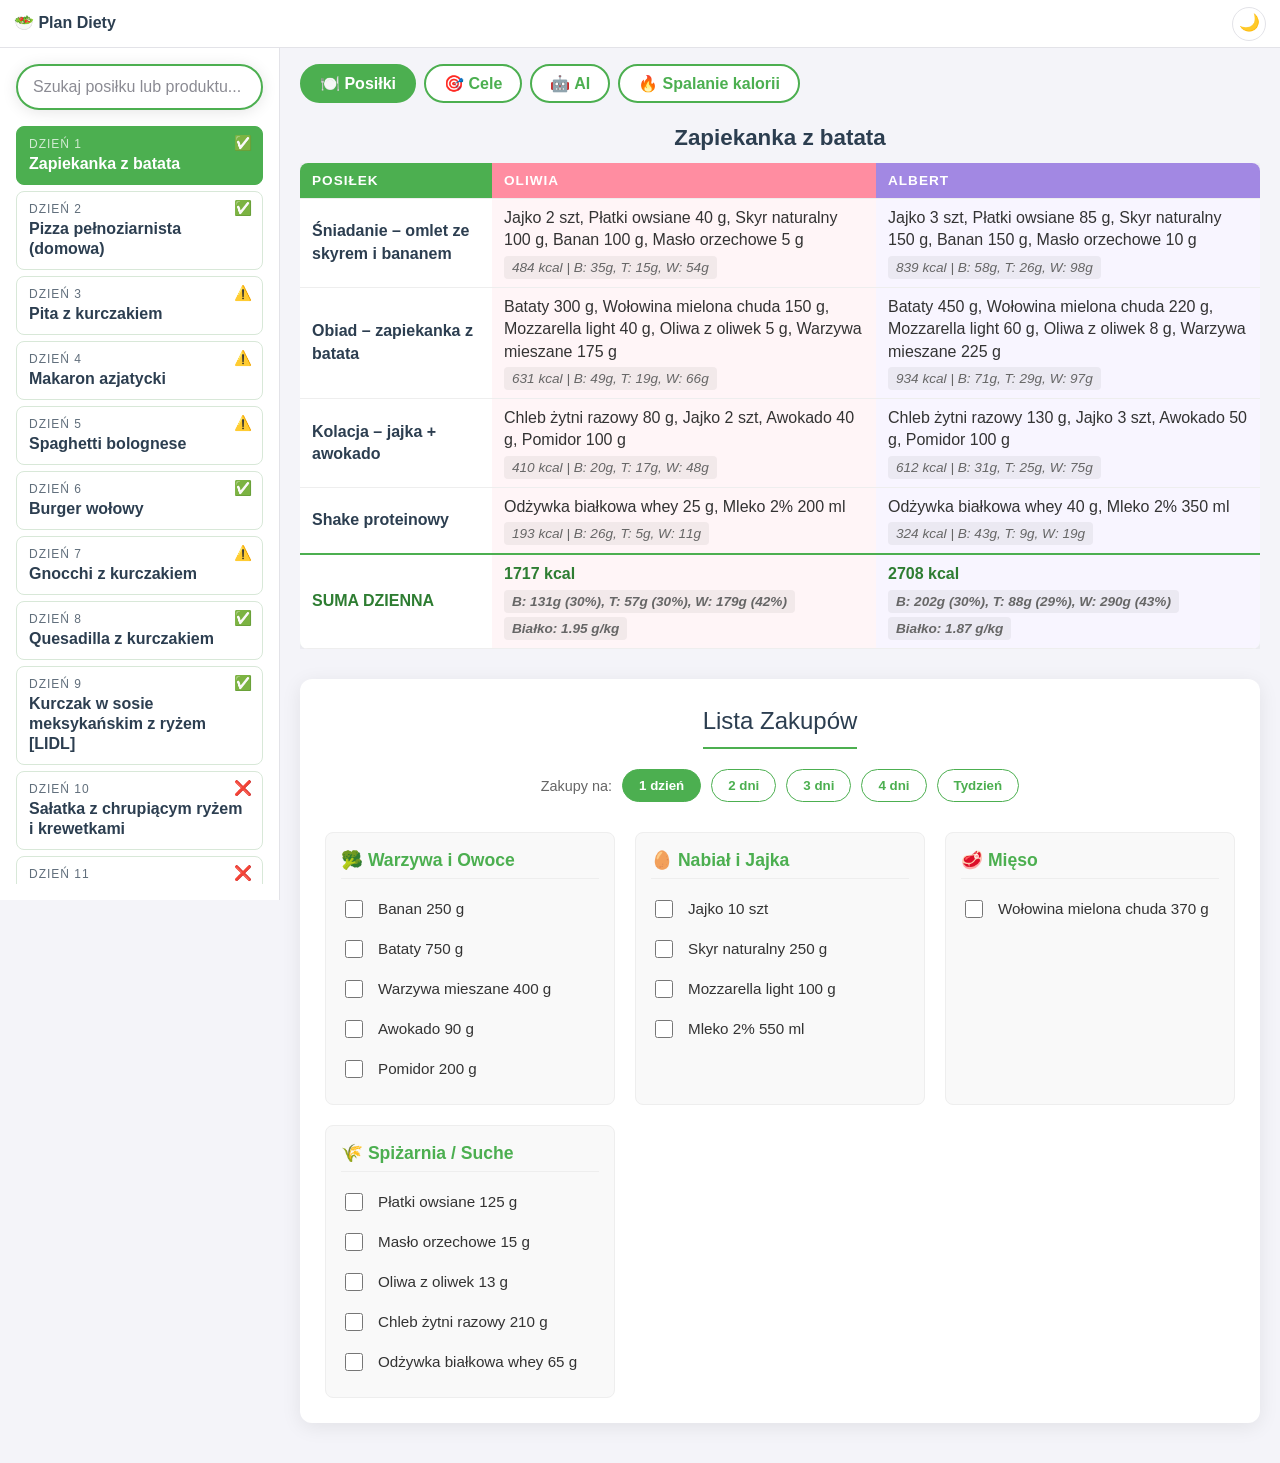
==== commit f1ddae0d: "Add a "Spalanie kalorii" tab with the 5-groszy game Fourth tab, after AI, embedding the Flappy-Bird " ====
--- a/index.html
+++ b/index.html
@@ -43,6 +43,7 @@
                 <button class="tab-btn active" id="tab-btn-meals" onclick="switchTab('meals')">🍽️ Posiłki</button>
                 <button class="tab-btn" id="tab-btn-cele" onclick="switchTab('cele')">🎯 Cele</button>
                 <button class="tab-btn" id="tab-btn-ai" onclick="switchTab('ai')">🤖 AI</button>
+                <button class="tab-btn" id="tab-btn-burn" onclick="switchTab('burn')">🔥 Spalanie kalorii</button>
             </nav>
 
             <section class="tab-panel active" id="tab-meals">
@@ -71,28 +72,7 @@
             </section>
 
             <section class="tab-panel" id="tab-cele">
-                <div class="targets-container">
-                    <div class="target-card oliwia">
-                        <h3>🎯 Cel: Oliwia</h3>
-                        <div class="target-grid">
-                            <div class="target-item"><span class="target-label">Kalorie</span><span class="target-value">1800 kcal</span></div>
-                            <div class="target-item"><span class="target-label">Białko</span><span class="target-value">131g (29%)</span></div>
-                            <div class="target-item"><span class="target-label">Tłuszcze</span><span class="target-value">60g (30%)</span></div>
-                            <div class="target-item"><span class="target-label">Węglowodany</span><span class="target-value">185g (41%)</span></div>
-                        </div>
-                    </div>
-                    <div class="target-card albert">
-                        <h3>🎯 Cel: Albert</h3>
-                        <div class="target-grid">
-                            <div class="target-item"><span class="target-label">Kalorie</span><span class="target-value">2800 kcal</span></div>
-                            <div class="target-item"><span class="target-label">Białko</span><span class="target-value">182g (26%)</span></div>
-                            <div class="target-item"><span class="target-label">Tłuszcze</span><span class="target-value">81g (26%)</span></div>
-                            <div class="target-item"><span class="target-label">Węglowodany</span><span class="target-value">336g (48%)</span></div>
-                        </div>
-                    </div>
-                </div>
-
-                <h3 class="measurements-heading">📏 Pomiary tygodniowe</h3>
+                <h3 class="section-heading">📏 Pomiary tygodniowe</h3>
 
                 <div class="targets-container">
                     <div class="target-card oliwia">
@@ -134,6 +114,29 @@
                         </table>
                     </div>
                 </div>
+
+                <h3 class="section-heading">🎯 Aktualne makro</h3>
+
+                <div class="targets-container">
+                    <div class="target-card oliwia">
+                        <h3>Oliwia</h3>
+                        <div class="target-grid">
+                            <div class="target-item"><span class="target-label">Kalorie</span><span class="target-value">1800 kcal</span></div>
+                            <div class="target-item"><span class="target-label">Białko</span><span class="target-value">131g (29%)</span></div>
+                            <div class="target-item"><span class="target-label">Tłuszcze</span><span class="target-value">60g (30%)</span></div>
+                            <div class="target-item"><span class="target-label">Węglowodany</span><span class="target-value">185g (41%)</span></div>
+                        </div>
+                    </div>
+                    <div class="target-card albert">
+                        <h3>Albert</h3>
+                        <div class="target-grid">
+                            <div class="target-item"><span class="target-label">Kalorie</span><span class="target-value">2800 kcal</span></div>
+                            <div class="target-item"><span class="target-label">Białko</span><span class="target-value">182g (26%)</span></div>
+                            <div class="target-item"><span class="target-label">Tłuszcze</span><span class="target-value">81g (26%)</span></div>
+                            <div class="target-item"><span class="target-label">Węglowodany</span><span class="target-value">336g (48%)</span></div>
+                        </div>
+                    </div>
+                </div>
             </section>
 
             <section class="tab-panel" id="tab-ai">
@@ -155,6 +158,15 @@
                     </div>
                 </div>
             </section>
+
+            <section class="tab-panel" id="tab-burn">
+                <h3 class="section-heading">🔥 Spalanie kalorii</h3>
+                <p class="burn-hint">Kliknij lub dotknij ekranu, żeby skakać (na klawiaturze: spacja).</p>
+
+                <!-- Gra siedzi w iframe, bo ma własne, pełnoekranowe style
+                     (html,body{position:fixed;overflow:hidden}), które rozsadziłyby układ apki. -->
+                <iframe class="game-frame" src="5groszy.html" title="Olek 5 Groszy" loading="lazy"></iframe>
+            </section>
         </main>
     </div>
 
--- a/style.css
+++ b/style.css
@@ -506,14 +506,16 @@
             color: var(--text);
         }
 
-        /* Pomiary tygodniowe (zakładka Cele) - własna tabela, więc zeruje
-           globalne styles tabeli (min-width, cień) i kolory kolumn 2/3. */
-        .measurements-heading {
+        /* Nagłówek sekcji w zakładce Cele ("Pomiary tygodniowe", "Aktualne makro"). */
+        .section-heading {
             margin: 30px 0 14px;
             text-align: center;
             color: var(--heading);
             font-size: 1.2em;
         }
+        /* Tabela pomiarów jest własna, więc zeruje globalne style tabeli
+           (min-width, cień) i kolory kolumn nth-child(2)/(3), które pomalowałyby
+           wagę i talię jak szpalty makro Oliwii/Alberta. */
         .measurements-table {
             width: 100%;
             min-width: 0;
@@ -548,6 +550,28 @@
             filter: none;
         }
         .measurements-table .no-data { color: var(--muted-2); }
+
+        /* Gra "Olek 5 Groszy" (zakładka Spalanie kalorii). Cała gra siedzi
+           w iframe, bo jej własne style (html,body{position:fixed;overflow:hidden},
+           pełnoekranowe tło z bitmapą) rozsadziłyby układ aplikacji. */
+        /* Wysokość tak dobrana, żeby na telefonie cała gra mieściła się nad zgięciem:
+           przewijać po niej nie można (gra blokuje touchmove), więc ucięte płótno
+           byłoby nie do zobaczenia. */
+        .game-frame {
+            display: block;
+            width: 100%;
+            height: min(62vh, 660px);
+            min-height: 440px;
+            border: 1px solid var(--border);
+            border-radius: 12px;
+            background: var(--surface);
+        }
+        .burn-hint {
+            margin: -6px 0 14px;
+            text-align: center;
+            color: var(--muted);
+            font-size: 0.9em;
+        }
 
         .verification-stamp {
             display: block;
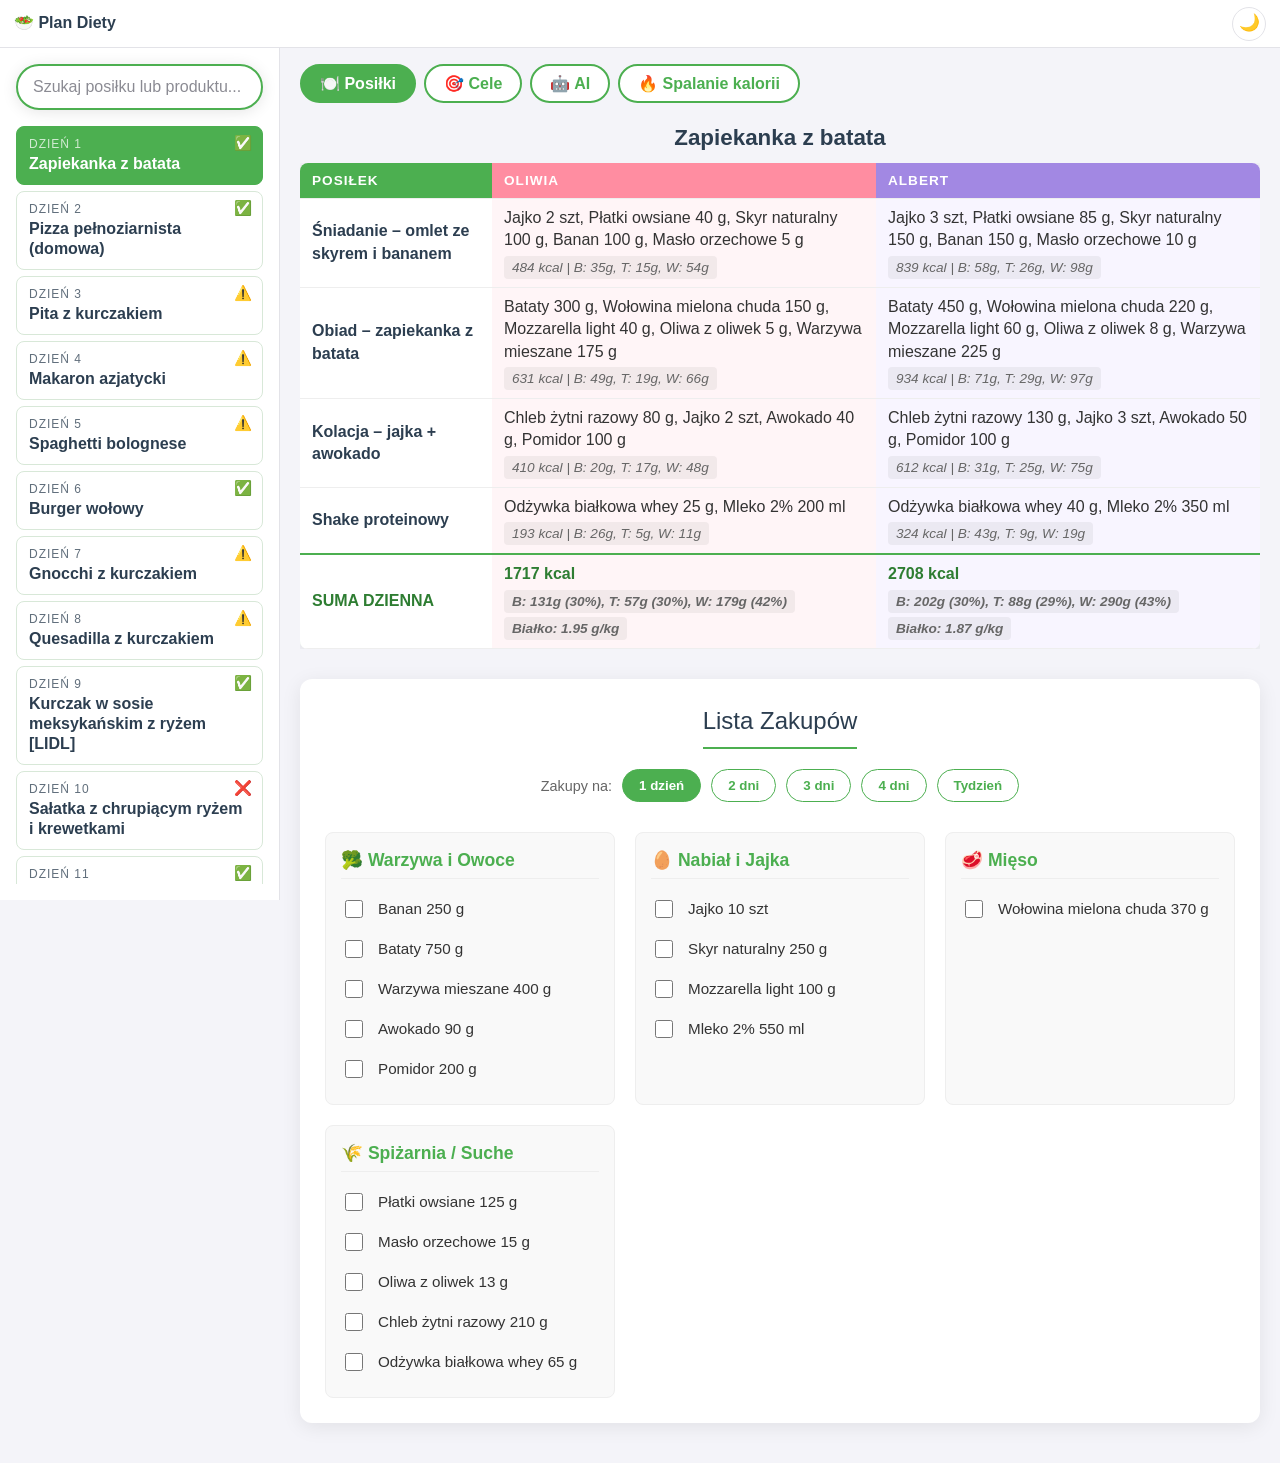
==== commit bfa3feee: "Drive the Cele tab from the API and show charts by default index.html now keeps only the headers and" ====
--- a/index.html
+++ b/index.html
@@ -74,44 +74,53 @@
             <section class="tab-panel" id="tab-cele">
                 <h3 class="section-heading">📏 Pomiary tygodniowe</h3>
 
-                <div class="targets-container">
+                <!-- Wiersze żyją w bazie H2 za backendem (backend/), a nie w tym pliku.
+                     Domyślnie widok wykresów; przycisk przełącza na tabelę, gdzie klik
+                     w komórkę = edycja, a ✕ = usunięcie wiersza. -->
+                <div class="meas-toolbar">
+                    <button class="meas-btn" onclick="loadMeasurements()">↻ Odśwież</button>
+                    <button class="meas-btn" id="meas-view-btn" onclick="toggleMeasView()">📋 Tabelka</button>
+                </div>
+                <div class="meas-status" id="measurements-status"></div>
+
+                <!-- Widok trzyma się w data-view na wspólnym rodzicu — CSS chowa jeden
+                     z dwóch bloków, więc markupu nie trzeba duplikować ani generować. -->
+                <div class="targets-container" id="meas-views" data-view="charts">
                     <div class="target-card oliwia">
                         <h3>Oliwia</h3>
-                        <table class="measurements-table">
-                            <thead>
-                                <tr>
-                                    <th>Tydzień</th><th>Waga (kg)</th><th>Talia (cm)</th><th>Brzuch (cm)</th>
-                                    <th>Udo (cm)</th><th>Klatka (cm)</th><th>Biceps (cm)</th>
-                                </tr>
-                            </thead>
-                            <tbody>
-                                <tr><td>1</td><td>69,5</td><td>78</td><td>93</td><td>61</td><td>97</td><td>32 L, 31 P</td></tr>
-                                <tr><td>2</td><td>66,5</td><td class="no-data">—</td><td class="no-data">—</td><td class="no-data">—</td><td class="no-data">—</td><td class="no-data">—</td></tr>
-                                <tr><td>3</td><td>67,2</td><td class="no-data">—</td><td class="no-data">—</td><td class="no-data">—</td><td class="no-data">—</td><td class="no-data">—</td></tr>
-                                <tr><td>4</td><td>66,9</td><td>67</td><td>91</td><td>59</td><td>93</td><td>32 L, 31 P</td></tr>
-                                <tr><td>5</td><td>66,4</td><td class="no-data">—</td><td class="no-data">—</td><td class="no-data">—</td><td class="no-data">—</td><td class="no-data">—</td></tr>
-                                <tr><td>6</td><td>65,5</td><td class="no-data">—</td><td class="no-data">—</td><td class="no-data">—</td><td class="no-data">—</td><td class="no-data">—</td></tr>
-                            </tbody>
-                        </table>
+                        <div class="meas-charts" id="meas-charts-oliwia"></div>
+                        <div class="meas-table-view">
+                            <div class="table-container">
+                                <table class="measurements-table">
+                                    <thead>
+                                        <tr>
+                                            <th>Tydzień</th><th>Waga (kg)</th><th>Talia (cm)</th><th>Brzuch (cm)</th>
+                                            <th>Udo (cm)</th><th>Klatka (cm)</th><th>Biceps (cm)</th><th></th>
+                                        </tr>
+                                    </thead>
+                                    <tbody id="measurements-oliwia"></tbody>
+                                </table>
+                            </div>
+                            <button class="meas-btn add" onclick="addMeasurementRow('Oliwia')">＋ Dodaj tydzień</button>
+                        </div>
                     </div>
                     <div class="target-card albert">
                         <h3>Albert</h3>
-                        <table class="measurements-table">
-                            <thead>
-                                <tr>
-                                    <th>Tydzień</th><th>Waga (kg)</th><th>Talia (cm)</th><th>Brzuch (cm)</th>
-                                    <th>Udo (cm)</th><th>Klatka (cm)</th><th>Biceps (cm)</th>
-                                </tr>
-                            </thead>
-                            <tbody>
-                                <tr><td>1</td><td>108,5</td><td>91</td><td>103</td><td>71</td><td>106</td><td>40 L, 39 P</td></tr>
-                                <tr><td>2</td><td>107,5</td><td class="no-data">—</td><td class="no-data">—</td><td class="no-data">—</td><td class="no-data">—</td><td class="no-data">—</td></tr>
-                                <tr><td>3</td><td>107,3</td><td class="no-data">—</td><td class="no-data">—</td><td class="no-data">—</td><td class="no-data">—</td><td class="no-data">—</td></tr>
-                                <tr><td>4</td><td>106,2</td><td>87</td><td>99</td><td>69</td><td>100</td><td>40 L, 39 P</td></tr>
-                                <tr><td>5</td><td>104,5</td><td class="no-data">—</td><td class="no-data">—</td><td class="no-data">—</td><td class="no-data">—</td><td class="no-data">—</td></tr>
-                                <tr><td>6</td><td>105,3</td><td class="no-data">—</td><td class="no-data">—</td><td class="no-data">—</td><td class="no-data">—</td><td class="no-data">—</td></tr>
-                            </tbody>
-                        </table>
+                        <div class="meas-charts" id="meas-charts-albert"></div>
+                        <div class="meas-table-view">
+                            <div class="table-container">
+                                <table class="measurements-table">
+                                    <thead>
+                                        <tr>
+                                            <th>Tydzień</th><th>Waga (kg)</th><th>Talia (cm)</th><th>Brzuch (cm)</th>
+                                            <th>Udo (cm)</th><th>Klatka (cm)</th><th>Biceps (cm)</th><th></th>
+                                        </tr>
+                                    </thead>
+                                    <tbody id="measurements-albert"></tbody>
+                                </table>
+                            </div>
+                            <button class="meas-btn add" onclick="addMeasurementRow('Albert')">＋ Dodaj tydzień</button>
+                        </div>
                     </div>
                 </div>
 
--- a/style.css
+++ b/style.css
@@ -31,6 +31,8 @@
             --shadow: 0 2px 15px rgba(0,0,0,0.1);
             --shadow-md: 0 4px 15px rgba(0,0,0,0.1);
             --shadow-lg: 0 4px 20px rgba(0,0,0,0.08);
+            --danger: #c62828;
+            --danger-soft: #fdecec;
             --topbar-h: 48px;
         }
 
@@ -67,6 +69,8 @@
             --shadow: 0 2px 15px rgba(0,0,0,0.5);
             --shadow-md: 0 4px 15px rgba(0,0,0,0.5);
             --shadow-lg: 0 4px 20px rgba(0,0,0,0.55);
+            --danger: #ef5350;
+            --danger-soft: #3a1f22;
         }
 
         body {
@@ -550,6 +554,173 @@
             filter: none;
         }
         .measurements-table .no-data { color: var(--muted-2); }
+
+        /* --- Edytowalne pomiary tygodniowe (zakładka Cele). Dane trzyma backend w H2. --- */
+        .meas-toolbar {
+            display: flex;
+            flex-wrap: wrap;
+            justify-content: center;
+            gap: 8px;
+            margin: 0 0 8px;
+        }
+        .meas-btn {
+            padding: 8px 18px;
+            border: 1px solid var(--accent);
+            border-radius: 20px;
+            background-color: transparent;
+            color: var(--accent);
+            font-family: inherit;
+            font-weight: bold;
+            font-size: 0.85em;
+            cursor: pointer;
+            transition: background-color 0.2s, color 0.2s;
+        }
+        .meas-btn:hover {
+            background-color: var(--accent);
+            color: var(--on-accent);
+        }
+        .meas-btn.add {
+            display: block;
+            width: 100%;
+            margin-top: 14px;
+        }
+        .meas-status {
+            min-height: 20px;
+            margin: 0 0 14px;
+            text-align: center;
+            font-size: 0.85em;
+            color: var(--muted);
+        }
+        .meas-status.ok { color: var(--accent-strong); }
+        .meas-status.error { color: var(--danger); }
+
+        /* --- Wykresy pomiarów (domyślny widok zakładki Cele) --- */
+
+        /* Widok przełącza się atrybutem na wspólnym rodzicu — oba bloki są w DOM
+           przez cały czas, CSS tylko chowa ten nieaktywny. */
+        #meas-views[data-view="charts"] .meas-table-view { display: none; }
+        #meas-views[data-view="table"] .meas-charts { display: none; }
+
+        .meas-charts {
+            display: grid;
+            /* minmax(0,1fr), nie 1fr — bez tego SVG z własną szerokością rozpycha kolumnę. */
+            grid-template-columns: repeat(2, minmax(0, 1fr));
+            gap: 8px;
+            margin-top: 12px;
+        }
+        .meas-chart {
+            padding: 6px 8px 4px;
+            border: 1px solid var(--border-soft);
+            border-radius: 8px;
+            background-color: var(--surface-2);
+        }
+        .meas-chart-title {
+            margin-bottom: 2px;
+            text-align: center;
+            font-size: 0.75em;
+            color: var(--muted);
+        }
+        .meas-chart-svg {
+            display: block;
+            width: 100%;
+            height: auto;
+        }
+        /* Kolory wyłącznie przez zmienne — <text>/<line>/<polyline> nie przyjmują
+           var() w atrybutach prezentacji, więc maluje je CSS. */
+        .meas-chart-svg .meas-grid {
+            stroke: var(--border);
+            stroke-width: 1;
+            stroke-dasharray: 3 3;
+        }
+        .meas-chart-svg .meas-axis {
+            fill: var(--muted-2);
+            font-size: 10px;
+        }
+        .meas-chart-svg .meas-line {
+            fill: none;
+            stroke: var(--accent);
+            stroke-width: 2;
+            stroke-linecap: round;
+            stroke-linejoin: round;
+        }
+        .meas-chart-svg .meas-line.alt { stroke: var(--blue); }
+        .meas-chart-svg .meas-dot { fill: var(--accent); }
+        .meas-chart-svg .meas-dot.alt { fill: var(--blue); }
+
+        .meas-legend {
+            display: flex;
+            justify-content: center;
+            gap: 12px;
+            margin-top: 2px;
+            font-size: 0.75em;
+            color: var(--muted);
+        }
+        .meas-swatch {
+            display: inline-block;
+            width: 8px;
+            height: 8px;
+            margin-right: 4px;
+            border-radius: 50%;
+            background-color: var(--accent);
+        }
+        .meas-swatch.alt { background-color: var(--blue); }
+
+        .meas-chart-empty {
+            grid-column: 1 / -1;   /* komunikat ma zająć cały rząd, nie jedną kratkę */
+            padding: 24px 8px;
+            text-align: center;
+            font-size: 0.85em;
+            font-style: italic;
+            color: var(--muted-2);
+        }
+
+        /* Podbijamy specyficzność ponad `.measurements-table tr:hover td`,
+           które zeruje tło — inaczej podświetlenie edytowalnej komórki nie działa. */
+        .measurements-table .meas-cell { cursor: pointer; }
+        .measurements-table .meas-cell:hover { background-color: var(--accent-soft); }
+        .measurements-table .meas-cell-wide { white-space: nowrap; }
+        .meas-week { font-weight: bold; }
+
+        .meas-input {
+            /* border-box jest konieczny: bez niego padding i obramowanie doliczają się
+               do 3.4em i pole rozpycha tabelę tak, że w .table-container wyskakuje suwak. */
+            box-sizing: border-box;
+            width: 3.2em;
+            padding: 2px 3px;
+            border: 1px solid var(--accent);
+            border-radius: 4px;
+            background-color: var(--surface);
+            color: var(--text);
+            font-family: inherit;
+            font-size: 1em;
+            text-align: center;
+        }
+        .meas-input:focus { outline: 2px solid var(--accent-soft); }
+        /* Biceps to dwa pola w jednej komórce — muszą być węższe, żeby zmieściły się
+           bez rozepchnięcia tabeli. */
+        .meas-input.tight { width: 2.6em; margin: 0 1px; }
+        .meas-input::placeholder { color: var(--muted-2); }
+
+        .meas-actions { width: 1%; white-space: nowrap; }
+        .meas-del {
+            padding: 2px 7px;
+            border: none;
+            border-radius: 4px;
+            background-color: transparent;
+            color: var(--muted-2);
+            font-family: inherit;
+            font-size: 1em;
+            cursor: pointer;
+        }
+        .meas-del:hover {
+            background-color: var(--danger-soft);
+            color: var(--danger);
+        }
+        .meas-empty {
+            padding: 14px 8px;
+            color: var(--muted);
+            font-style: italic;
+        }
 
         /* Gra "Olek 5 Groszy" (zakładka Spalanie kalorii). Cała gra siedzi
            w iframe, bo jej własne style (html,body{position:fixed;overflow:hidden},
@@ -764,7 +935,34 @@
                 background: var(--backdrop);
                 z-index: 1100;
             }
-            .main { padding: 12px; }
+            /* Cała kolumna treści ma dokładnie wysokość ekranu pod paskiem, więc
+               zakładka z grą może się rozciągnąć na to, co zostanie pod zakładkami. */
+            .main {
+                padding: 12px;
+                display: flex;
+                flex-direction: column;
+                /* border-box, żeby padding nie dochodził do min-height - bez tego
+                   dokument był 24px wyższy od ekranu i strona się przewijała. */
+                box-sizing: border-box;
+                min-height: calc(100vh - var(--topbar-h));
+            }
+            /* Gra na telefonie = prawie pełny ekran; nagłówek i podpis znikają,
+               bo przy grze liczy się każde 40px wysokości. */
+            #tab-burn.active {
+                display: flex;
+                flex-direction: column;
+                flex: 1 1 auto;
+                min-height: 0;
+            }
+            #tab-burn .section-heading,
+            #tab-burn .burn-hint { display: none; }
+            #tab-burn .game-frame {
+                flex: 1 1 auto;
+                height: auto;
+                min-height: 0;
+                border: none;
+                border-radius: 0;
+            }
         }
 
         @media (max-width: 600px) {
@@ -772,4 +970,10 @@
             th, td { padding: 12px 10px; }
             .shopping-grid { grid-template-columns: 1fr; }
             .search-results { max-height: 220px; }
-        }
+            /* Cztery zakładki muszą się zmieścić w jednym rzędzie: każdy zawinięty
+               rząd to ~44px zabrane grze poniżej (zakładka "Spalanie kalorii"). */
+            .tabs { gap: 6px; margin-bottom: 10px; }
+            .tab-btn { padding: 6px 12px; font-size: 0.9em; }
+            /* Na telefonie karta jest wąska — dwa wykresy obok siebie byłyby nieczytelne. */
+            .meas-charts { grid-template-columns: minmax(0, 1fr); }
+        }
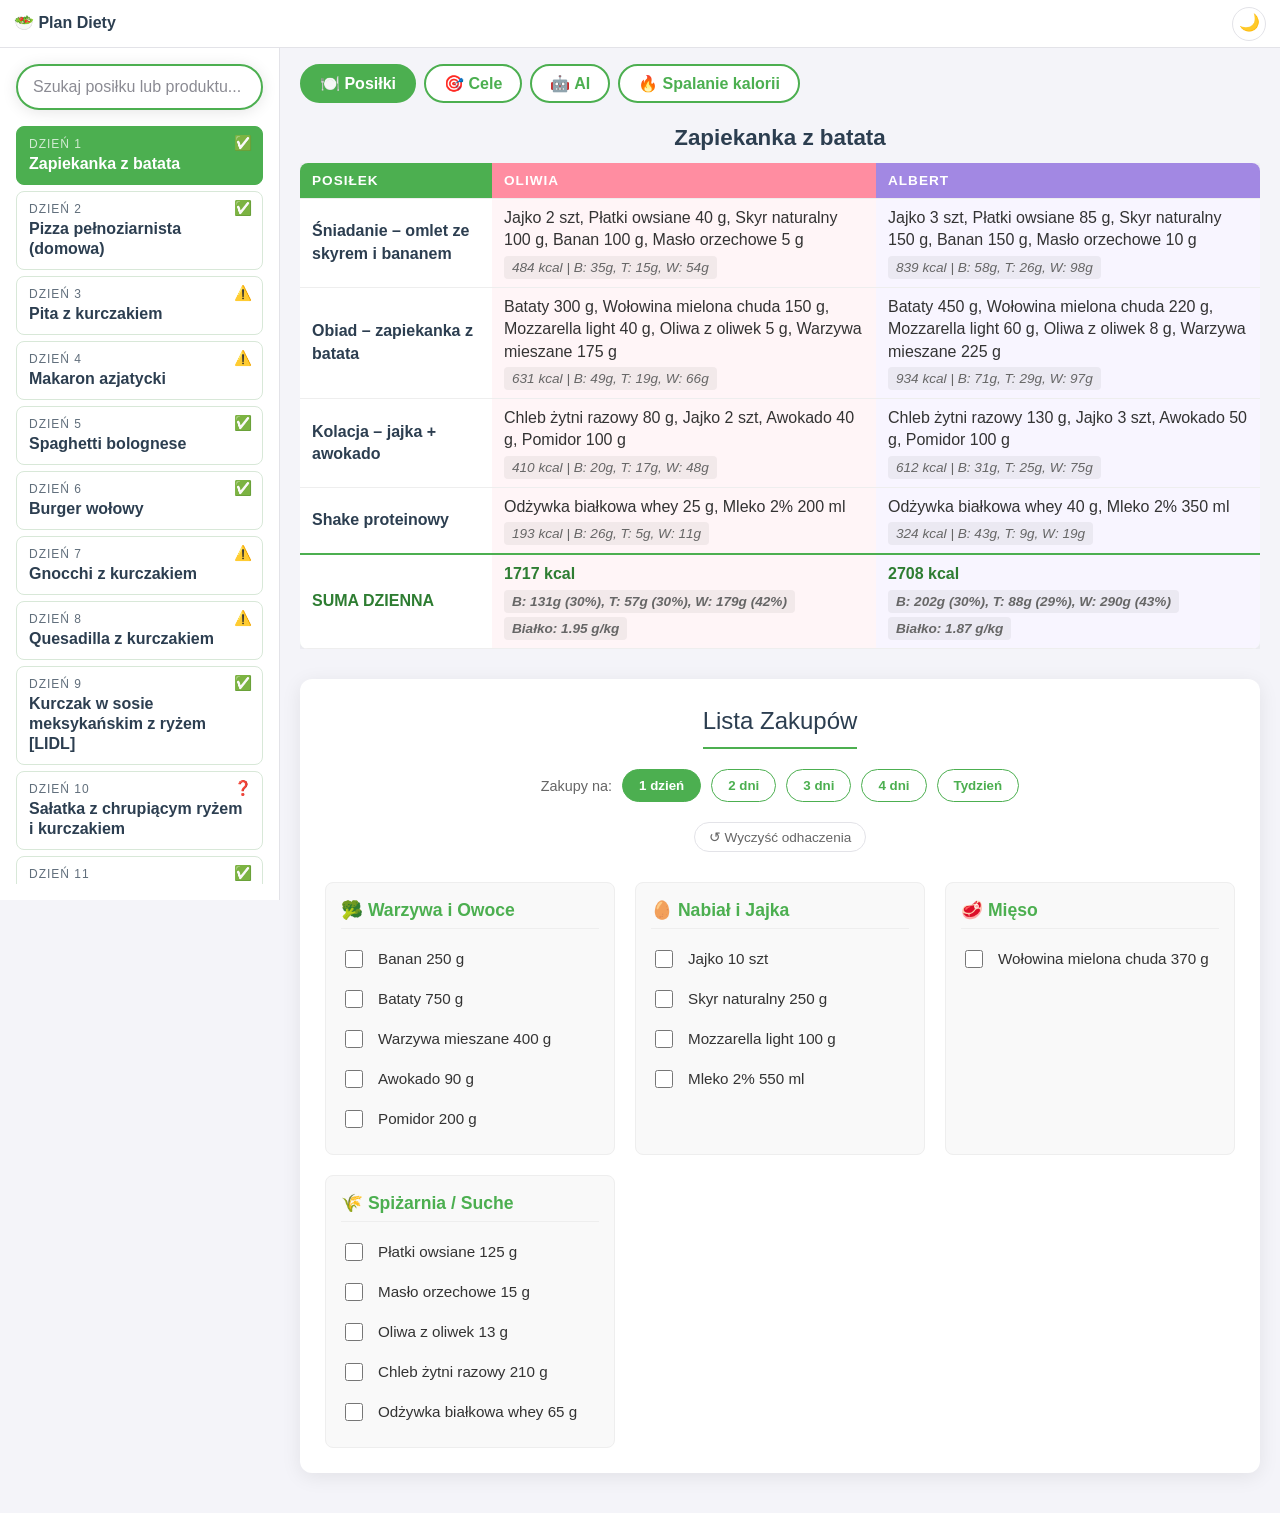
==== commit 956d6320: "Remember the day, the tab and the shopping ticks across a refresh Every reload dropped you back on d" ====
--- a/index.html
+++ b/index.html
@@ -64,6 +64,12 @@
                             <button onclick="updateMultiplier(4)" class="multiplier-btn" id="mul-4">4 dni</button>
                             <button onclick="updateMultiplier(7)" class="multiplier-btn" id="mul-7">Tydzień</button>
                         </div>
+                        <!-- Osobna linia, nie szósty przycisk w rzędzie mnożnika: ten rząd
+                             nie ma flex-wrap i na 360 px jest już ciasny. -->
+                        <div class="shop-reset-row">
+                            <button class="shop-reset-btn" onclick="resetShopChecks()"
+                                    title="Czyści tylko listę dnia, który teraz widzisz">↺ Wyczyść odhaczenia</button>
+                        </div>
                     </div>
                     <div id="shopping-grid" class="shopping-grid">
                         <!-- Generowane dynamicznie przez JS -->
@@ -74,14 +80,30 @@
             <section class="tab-panel" id="tab-cele">
                 <h3 class="section-heading">📏 Pomiary tygodniowe</h3>
 
-                <!-- Wiersze żyją w bazie H2 za backendem (backend/), a nie w tym pliku.
+                <!-- Wiersze żyją w measurements.json na gałęzi main, nie w tym pliku:
+                     odczyt idzie z GitHuba (bez tokenu — z Pages), zapis przez Contents API
+                     z tokenem wklejonym w przeglądarce. Bez tokenu zakładka jest podglądem.
                      Domyślnie widok wykresów; przycisk przełącza na tabelę, gdzie klik
                      w komórkę = edycja, a ✕ = usunięcie wiersza. -->
                 <div class="meas-toolbar">
                     <button class="meas-btn" onclick="loadMeasurements()">↻ Odśwież</button>
                     <button class="meas-btn" id="meas-view-btn" onclick="toggleMeasView()">📋 Tabelka</button>
-                </div>
+                    <button class="meas-btn" id="meas-connect-btn" onclick="onMeasConnectClick()">🔑 Podaj token</button>
+                </div>
+
+                <!-- Pole tokenu jest w markupie od razu, tylko schowane — dzięki temu
+                     nie budujemy go z JS i nie gubimy wpisanej wartości przy przerysowaniu. -->
+                <div class="meas-token-row" id="meas-token-row" hidden>
+                    <input type="password" id="meas-token-input" class="meas-token-input"
+                           placeholder="fine-grained PAT — tylko to repo, Contents: Read and write"
+                           autocomplete="off" onkeydown="onMeasTokenKey(event)">
+                    <button class="meas-btn" onclick="saveMeasToken()">Połącz</button>
+                </div>
+
                 <div class="meas-status" id="measurements-status"></div>
+                <p class="meas-hint" id="meas-hint" hidden>
+                    Podgląd — pomiary są publiczne, ale żeby je edytować, podaj token GitHuba.
+                </p>
 
                 <!-- Widok trzyma się w data-view na wspólnym rodzicu — CSS chowa jeden
                      z dwóch bloków, więc markupu nie trzeba duplikować ani generować. -->
--- a/style.css
+++ b/style.css
@@ -409,6 +409,27 @@
             font-size: 0.9em;
             color: var(--muted);
         }
+        /* Reset odhaczeń siedzi w osobnej linii pod mnożnikiem, a nie w jego rzędzie:
+           ten nie ma flex-wrap i na 360 px jest już ciasny. */
+        .shop-reset-row {
+            display: flex;
+            justify-content: center;
+            margin-bottom: 20px;
+        }
+        .shop-reset-btn {
+            padding: 6px 14px;
+            border: 1px solid var(--border);
+            background: var(--surface);
+            color: var(--muted);
+            border-radius: 20px;
+            cursor: pointer;
+            font-size: 0.85em;
+            transition: all 0.2s;
+        }
+        .shop-reset-btn:hover {
+            border-color: var(--accent);
+            color: var(--accent);
+        }
         .shopping-grid {
             display: grid;
             grid-template-columns: repeat(auto-fit, minmax(250px, 1fr));
@@ -555,7 +576,7 @@
         }
         .measurements-table .no-data { color: var(--muted-2); }
 
-        /* --- Edytowalne pomiary tygodniowe (zakładka Cele). Dane trzyma backend w H2. --- */
+        /* --- Pomiary tygodniowe (zakładka Cele). Dane leżą w measurements.json w repo. --- */
         .meas-toolbar {
             display: flex;
             flex-wrap: wrap;
@@ -593,6 +614,41 @@
         }
         .meas-status.ok { color: var(--accent-strong); }
         .meas-status.error { color: var(--danger); }
+
+        /* Pole tokenu: pokazuje je dopiero przycisk „🔑 Podaj token" (atrybut hidden). */
+        .meas-token-row {
+            display: flex;
+            flex-wrap: wrap;
+            justify-content: center;
+            gap: 8px;
+            margin: 0 0 10px;
+        }
+        .meas-token-input {
+            flex: 1 1 260px;
+            max-width: 420px;
+            padding: 8px 14px;
+            border: 1px solid var(--border);
+            border-radius: 20px;
+            background-color: var(--surface);
+            color: var(--text);
+            font-family: inherit;
+            font-size: 0.85em;
+        }
+        .meas-token-input::placeholder { color: var(--muted-2); }
+        .meas-token-input:focus { outline: 2px solid var(--accent-soft); }
+
+        .meas-hint {
+            margin: 0 0 14px;
+            text-align: center;
+            font-size: 0.85em;
+            color: var(--muted);
+        }
+
+        /* Bez tokenu zakładka jest podglądem: komórki nie udają edytowalnych
+           (klasy .readonly nie zakłada sam CSS — ustawia ją applyMeasReadOnly()). */
+        #meas-views.readonly .meas-cell { cursor: default; }
+        #meas-views.readonly .meas-cell:hover { background-color: transparent; }
+        #meas-views.readonly .meas-btn.add { display: none; }
 
         /* --- Wykresy pomiarów (domyślny widok zakładki Cele) --- */
 
